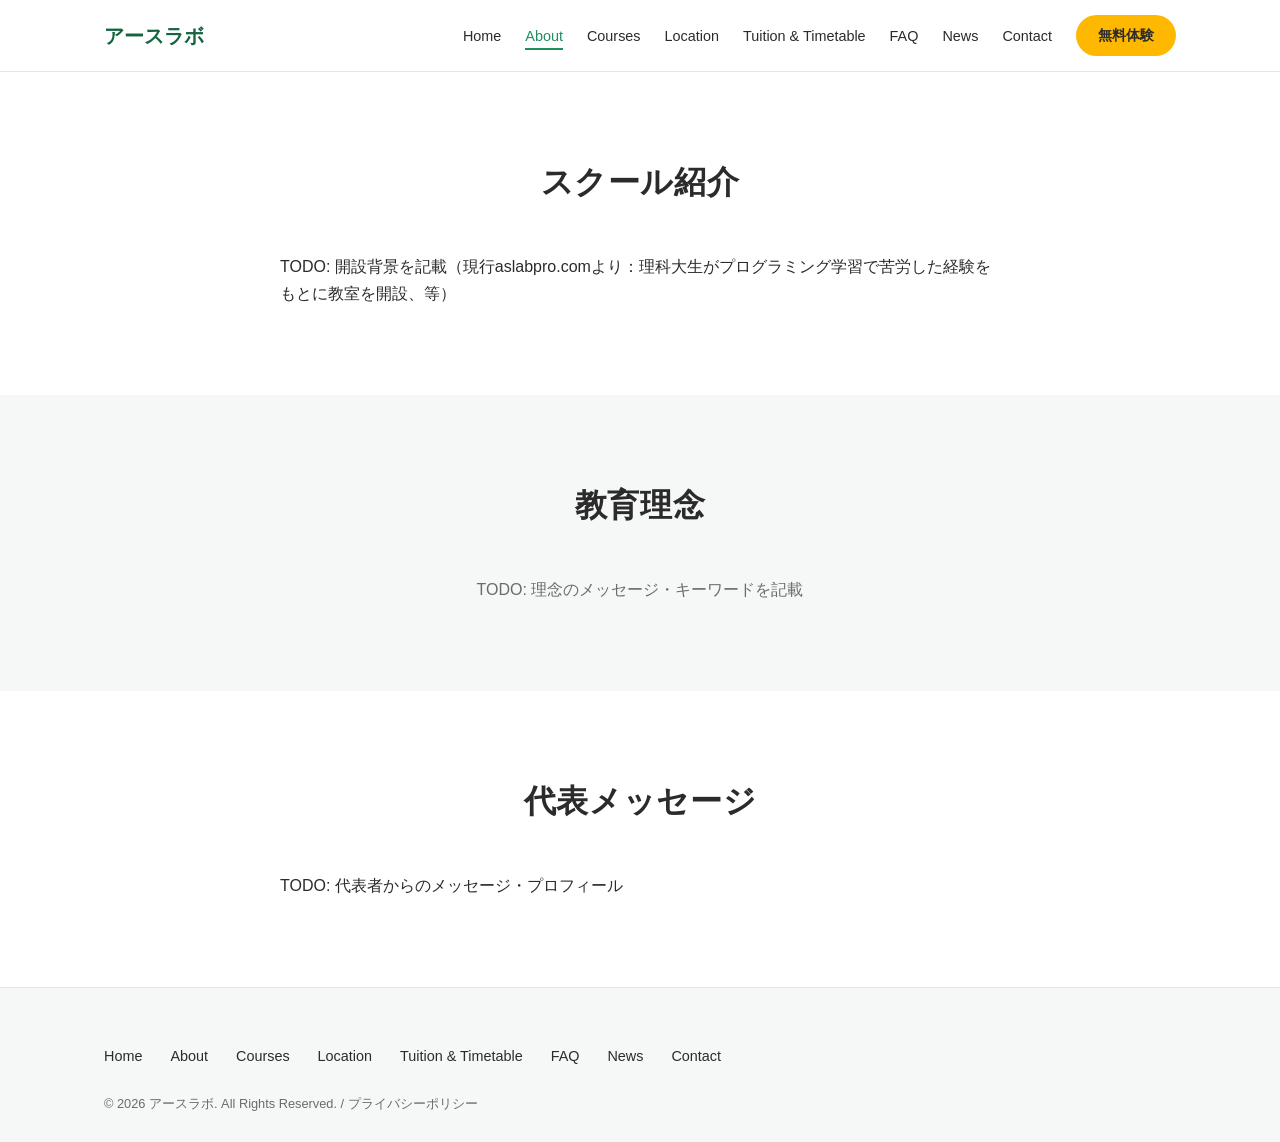
==== about.html @ 57e7b93c "初回コミット: アースラボ ホームページ リニューアル版 プレーンHTML/CSS/JSによる静的サイトの初期構成一式。  Co-Authored-By: Claude Opus 5 <noreply" ====
<!DOCTYPE html>
<html lang="ja">
<head>
  <meta charset="UTF-8" />
  <meta name="viewport" content="width=device-width, initial-scale=1.0" />
  <title>About（スクール紹介）｜アースラボ</title>
  <meta name="description" content="アースラボの開設背景・教育理念・代表メッセージ。" />
  <link rel="stylesheet" href="css/reset.css" />
  <link rel="stylesheet" href="css/style.css" />
</head>
<body>
  <header class="site-header">
    <div class="container">
      <a href="index.html" class="site-logo">アースラボ</a>
      <button class="nav-toggle" aria-label="メニューを開く" aria-expanded="false">
        <span></span><span></span><span></span>
      </button>
      <ul class="site-nav" role="list">
        <li><a href="index.html">Home</a></li>
        <li><a href="about.html" aria-current="page">About</a></li>
        <li><a href="courses.html">Courses</a></li>
        <li><a href="locations.html">Location</a></li>
        <li><a href="tuition.html">Tuition & Timetable</a></li>
        <li><a href="faq.html">FAQ</a></li>
        <li><a href="news.html">News</a></li>
        <li><a href="contact.html">Contact</a></li>
      </ul>
      <a href="contact.html" class="button button--sm header-cta">無料体験</a>
    </div>
  </header>

  <main>
    <section class="section">
      <div class="container">
        <h1 class="section-title">スクール紹介</h1>
        <p style="max-width:720px;margin-inline:auto;">
          TODO: 開設背景を記載（現行aslabpro.comより：理科大生がプログラミング学習で苦労した経験をもとに教室を開設、等）
        </p>
      </div>
    </section>

    <section class="section section--alt">
      <div class="container">
        <h2 class="section-title">教育理念</h2>
        <p style="max-width:720px;margin-inline:auto;text-align:center;color:var(--color-text-light);">
          TODO: 理念のメッセージ・キーワードを記載
        </p>
      </div>
    </section>

    <section class="section">
      <div class="container">
        <h2 class="section-title">代表メッセージ</h2>
        <p style="max-width:720px;margin-inline:auto;">TODO: 代表者からのメッセージ・プロフィール</p>
      </div>
    </section>
  </main>
  <footer class="site-footer">
    <div class="container">
      <nav aria-label="フッターナビゲーション">
        <a href="index.html">Home</a>
      <a href="about.html">About</a>
      <a href="courses.html">Courses</a>
      <a href="locations.html">Location</a>
      <a href="tuition.html">Tuition & Timetable</a>
      <a href="faq.html">FAQ</a>
      <a href="news.html">News</a>
      <a href="contact.html">Contact</a>
      </nav>
      <small>&copy; 2026 アースラボ. All Rights Reserved. / <a href="#">プライバシーポリシー</a></small>
      <!-- TODO: Mojang社・Microsoft社とは無関係である旨の免責事項を記載（現行aslabpro.comを踏襲） -->
    </div>
  </footer>

  <script src="js/main.js"></script>
</body>
</html>
---- css/style.css ----
/* ==========================================================================
   アースラボ 共通スタイル
   TODO: ブランドカラー・フォント・実際の画像に合わせて調整すること
   ========================================================================== */

:root {
  /* Colors（仮） */
  --color-primary: #1e8f5e;
  --color-primary-dark: #14653f;
  --color-primary-tint: #e9f4ee;
  --color-accent: #ffb800;
  --color-accent-dark: #e0a000;
  --color-text: #2b2b2b;
  --color-text-light: #6b6b6b;
  --color-bg: #ffffff;
  --color-bg-alt: #f5f8f6;
  --color-border: #e2e6e4;

  /* Type */
  --font-base: "Hiragino Kaku Gothic ProN", "Hiragino Sans", "Noto Sans JP", sans-serif;
  --font-en: "Helvetica Neue", Arial, sans-serif;

  /* Layout */
  --max-width: 1120px;
  --header-height: 72px;
  --radius: 12px;
  --radius-lg: 20px;
  --shadow: 0 4px 20px rgba(0, 0, 0, 0.06);
  --shadow-lg: 0 12px 36px rgba(20, 101, 63, 0.1);
}

body {
  font-family: var(--font-base);
  color: var(--color-text);
  background: var(--color-bg);
}

h1, h2, h3, h4 {
  line-height: 1.4;
  letter-spacing: 0.02em;
}

.container {
  max-width: var(--max-width);
  margin-inline: auto;
  padding-inline: 24px;
}

/* --- Buttons ---------------------------------------------------------- */
.button {
  display: inline-flex;
  align-items: center;
  justify-content: center;
  gap: 8px;
  padding: 15px 34px;
  border-radius: 999px;
  background: var(--color-accent);
  color: var(--color-text);
  font-weight: 700;
  line-height: 1.4;
  box-shadow: 0 6px 16px rgba(255, 184, 0, 0.3);
  transition: transform 0.15s ease, box-shadow 0.15s ease, background 0.15s ease;
}

.button:hover {
  background: var(--color-accent-dark);
  transform: translateY(-2px);
  box-shadow: 0 10px 22px rgba(255, 184, 0, 0.35);
}

.button--outline {
  background: transparent;
  border: 2px solid #fff;
  color: #fff;
  box-shadow: none;
}

.button--outline:hover {
  background: #fff;
  color: var(--color-primary-dark);
  box-shadow: none;
}

/* 白背景の上で使う線ボタン */
.button--ghost {
  background: #fff;
  border: 2px solid var(--color-primary);
  color: var(--color-primary-dark);
  box-shadow: none;
}

.button--ghost:hover {
  background: var(--color-primary-tint);
  box-shadow: none;
}

.button--sm {
  padding: 10px 22px;
  font-size: 0.9rem;
  box-shadow: none;
}

/* テキストリンク（→付き） */
.link-more {
  display: inline-flex;
  align-items: center;
  gap: 6px;
  font-weight: 700;
  color: var(--color-primary-dark);
  border-bottom: 2px solid var(--color-primary-tint);
  padding-bottom: 2px;
  transition: border-color 0.15s ease, gap 0.15s ease;
}

.link-more:hover {
  border-color: var(--color-primary);
  gap: 12px;
}

.text-center {
  text-align: center;
}

/* --- Header / Nav --------------------------------------------------- */
.site-header {
  position: sticky;
  top: 0;
  z-index: 100;
  height: var(--header-height);
  display: flex;
  align-items: center;
  background: rgba(255, 255, 255, 0.94);
  backdrop-filter: blur(8px);
  border-bottom: 1px solid var(--color-border);
}

.site-header .container {
  display: flex;
  align-items: center;
  gap: 24px;
  width: 100%;
}

.site-logo {
  font-weight: 700;
  font-size: 1.25rem;
  color: var(--color-primary-dark);
  margin-right: auto;
}

.site-nav {
  display: flex;
  gap: 24px;
}

.site-nav a {
  position: relative;
  font-size: 0.9rem;
  font-weight: 500;
  white-space: nowrap;
}

.site-nav a::after {
  content: "";
  position: absolute;
  left: 0;
  right: 0;
  bottom: -6px;
  height: 2px;
  background: var(--color-primary);
  transform: scaleX(0);
  transition: transform 0.2s ease;
}

.site-nav a:hover::after,
.site-nav a[aria-current="page"]::after {
  transform: scaleX(1);
}

.site-nav a[aria-current="page"] {
  color: var(--color-primary);
}

.header-cta {
  white-space: nowrap;
}

.nav-toggle {
  display: none;
  flex-direction: column;
  gap: 5px;
  padding: 8px;
}

.nav-toggle span {
  width: 24px;
  height: 2px;
  background: var(--color-text);
  transition: transform 0.2s ease, opacity 0.2s ease;
}

.nav-toggle[aria-expanded="true"] span:nth-child(1) {
  transform: translateY(7px) rotate(45deg);
}

.nav-toggle[aria-expanded="true"] span:nth-child(2) {
  opacity: 0;
}

.nav-toggle[aria-expanded="true"] span:nth-child(3) {
  transform: translateY(-7px) rotate(-45deg);
}

@media (max-width: 1040px) {
  .header-cta {
    display: none;
  }
}

@media (max-width: 860px) {
  .site-nav {
    position: fixed;
    top: var(--header-height);
    left: 0;
    right: 0;
    background: var(--color-bg);
    flex-direction: column;
    gap: 0;
    max-height: 0;
    overflow: hidden;
    border-bottom: 1px solid var(--color-border);
    transition: max-height 0.25s ease;
  }

  .site-nav.is-open {
    max-height: 480px;
  }

  .site-nav a {
    display: block;
    padding: 14px 24px;
    border-top: 1px solid var(--color-border);
  }

  .site-nav a::after {
    display: none;
  }

  .nav-toggle {
    display: flex;
  }
}

/* --- Hero ------------------------------------------------------------ */
.hero {
  position: relative;
  overflow: hidden;
  padding: 72px 0 88px;
  background:
    radial-gradient(circle at 85% 15%, rgba(255, 184, 0, 0.12), transparent 45%),
    linear-gradient(160deg, var(--color-primary-tint), var(--color-bg) 65%);
}

/* 背景のブロック格子（マイクラのモチーフ） */
.hero::before {
  content: "";
  position: absolute;
  inset: 0;
  background-image:
    linear-gradient(rgba(30, 143, 94, 0.06) 1px, transparent 1px),
    linear-gradient(90deg, rgba(30, 143, 94, 0.06) 1px, transparent 1px);
  background-size: 48px 48px;
  pointer-events: none;
}

.hero .container {
  position: relative;
  display: grid;
  grid-template-columns: 1.15fr 1fr;
  align-items: center;
  gap: 48px;
}

.hero__badge {
  display: inline-block;
  padding: 6px 16px;
  border-radius: 999px;
  background: #fff;
  border: 1px solid var(--color-primary-tint);
  color: var(--color-primary-dark);
  font-size: 0.82rem;
  font-weight: 700;
  margin-bottom: 20px;
  box-shadow: var(--shadow);
}

.hero h1 {
  font-size: clamp(1.7rem, 3vw, 2.6rem);
  line-height: 1.4;
  margin-bottom: 20px;
}

.hero h1 .marker {
  background: linear-gradient(transparent 62%, rgba(255, 184, 0, 0.45) 62%);
}

.hero__lead {
  color: var(--color-text-light);
  max-width: 34em;
  margin-bottom: 32px;
}

.hero__actions {
  display: flex;
  flex-wrap: wrap;
  gap: 16px;
}

.hero__note {
  margin-top: 20px;
  font-size: 0.85rem;
  color: var(--color-text-light);
}

.hero__visual {
  border-radius: var(--radius-lg);
  overflow: hidden;
  box-shadow: var(--shadow-lg);
}

.hero__visual img {
  width: 100%;
}

@media (max-width: 860px) {
  .hero {
    padding: 48px 0 64px;
  }

  .hero .container {
    grid-template-columns: 1fr;
    gap: 36px;
  }

  .hero__actions .button {
    flex: 1 1 100%;
  }
}

/* --- Section generic --------------------------------------------------- */
.section {
  padding: 88px 0;
}

.section--alt {
  background: var(--color-bg-alt);
}

.section-head {
  text-align: center;
  margin-bottom: 52px;
}

.section-head__en {
  font-family: var(--font-en);
  font-size: 0.8rem;
  font-weight: 700;
  letter-spacing: 0.18em;
  text-transform: uppercase;
  color: var(--color-primary);
  margin-bottom: 6px;
}

.section-head__ja {
  font-size: clamp(1.5rem, 3vw, 2.1rem);
}

.section-head__lead {
  margin-top: 16px;
  color: var(--color-text-light);
}

/* 旧マークアップ互換 */
.section-title {
  text-align: center;
  font-size: clamp(1.4rem, 3vw, 2rem);
  margin-bottom: 48px;
}

/* --- Features (craft-plus.jp 参考) -------------------------------------- */
.feature-grid {
  display: grid;
  grid-template-columns: repeat(2, 1fr);
  gap: 28px;
}

.feature-card {
  position: relative;
  overflow: hidden;
  background: var(--color-bg);
  border: 1px solid var(--color-border);
  border-radius: var(--radius-lg);
  padding: 40px 36px 36px;
  box-shadow: var(--shadow);
  transition: transform 0.2s ease, box-shadow 0.2s ease;
}

.feature-card:hover {
  transform: translateY(-4px);
  box-shadow: var(--shadow-lg);
}

/* 背景に大きく敷く連番 */
.feature-card .feature-number {
  position: absolute;
  top: -18px;
  right: 12px;
  font-family: var(--font-en);
  font-size: 6rem;
  font-weight: 700;
  line-height: 1;
  color: var(--color-primary-tint);
  pointer-events: none;
}

.feature-card__icon {
  display: grid;
  place-items: center;
  width: 56px;
  height: 56px;
  border-radius: 14px;
  background: var(--color-primary-tint);
  color: var(--color-primary-dark);
  font-size: 1.9rem;
  margin-bottom: 18px;
}

.feature-card h3 {
  position: relative;
  font-size: 1.2rem;
  margin-bottom: 12px;
}

.feature-card p {
  position: relative;
  color: var(--color-text-light);
  font-size: 0.94rem;
}

@media (max-width: 720px) {
  .feature-grid {
    grid-template-columns: 1fr;
    gap: 20px;
  }

  .feature-card {
    padding: 32px 24px 28px;
  }
}

/* --- 教育方針 ------------------------------------------------------------ */
.policy-message {
  max-width: 720px;
  margin: 0 auto 48px;
  text-align: center;
  font-size: clamp(1.05rem, 2vw, 1.3rem);
  font-weight: 700;
  line-height: 1.9;
}

.policy-grid {
  display: grid;
  grid-template-columns: repeat(4, 1fr);
  gap: 20px;
}

.policy-item {
  background: #fff;
  border-radius: var(--radius);
  padding: 28px 20px;
  border: 1px solid var(--color-border);
}

.policy-item__label {
  font-family: var(--font-en);
  font-size: 0.72rem;
  letter-spacing: 0.16em;
  text-transform: uppercase;
  color: var(--color-primary);
  margin-bottom: 8px;
}

.policy-item h3 {
  font-size: 1.15rem;
  margin-bottom: 10px;
}

.policy-item p {
  font-size: 0.88rem;
  color: var(--color-text-light);
}

@media (max-width: 860px) {
  .policy-grid {
    grid-template-columns: repeat(2, 1fr);
  }
}

@media (max-width: 480px) {
  .policy-grid {
    grid-template-columns: 1fr;
  }
}

/* --- Cards / Locations / Courses ---------------------------------------- */
.card-grid {
  display: grid;
  grid-template-columns: repeat(auto-fit, minmax(280px, 1fr));
  gap: 28px;
}

.card {
  display: flex;
  flex-direction: column;
  border: 1px solid var(--color-border);
  border-radius: var(--radius-lg);
  overflow: hidden;
  background: var(--color-bg);
  box-shadow: var(--shadow);
  transition: transform 0.2s ease, box-shadow 0.2s ease;
}

.card:hover {
  transform: translateY(-4px);
  box-shadow: var(--shadow-lg);
}

.card img {
  aspect-ratio: 16 / 9;
  object-fit: cover;
  width: 100%;
}

.card-body {
  padding: 24px;
  display: flex;
  flex-direction: column;
  gap: 10px;
  flex: 1;
}

.card-body h3 {
  font-size: 1.15rem;
}

.card-body p {
  color: var(--color-text-light);
  font-size: 0.94rem;
}

.tag-list {
  display: flex;
  flex-wrap: wrap;
  gap: 8px;
}

.tag {
  display: inline-block;
  padding: 4px 12px;
  border-radius: 999px;
  background: var(--color-primary-tint);
  color: var(--color-primary-dark);
  font-size: 0.78rem;
  font-weight: 700;
}

/* --- 教室案内 ------------------------------------------------------------ */
.location-grid {
  display: grid;
  grid-template-columns: repeat(auto-fit, minmax(260px, 1fr));
  gap: 20px;
}

.location-card {
  display: block;
  background: #fff;
  border: 1px solid var(--color-border);
  border-left: 4px solid var(--color-primary);
  border-radius: var(--radius);
  padding: 24px;
  transition: transform 0.2s ease, box-shadow 0.2s ease;
}

.location-card:hover {
  transform: translateY(-3px);
  box-shadow: var(--shadow);
}

.location-card h3 {
  font-size: 1.1rem;
  margin-bottom: 8px;
}

.location-card p {
  font-size: 0.88rem;
  color: var(--color-text-light);
}

.location-card .station {
  display: inline-block;
  margin-top: 12px;
  font-size: 0.8rem;
  font-weight: 700;
  color: var(--color-primary-dark);
}

/* --- お知らせ ------------------------------------------------------------ */
.news-list {
  max-width: 800px;
  margin-inline: auto;
  border-top: 1px solid var(--color-border);
}

.news-item {
  border-bottom: 1px solid var(--color-border);
}

.news-item a {
  display: grid;
  grid-template-columns: 8em 7em 1fr;
  align-items: center;
  gap: 16px;
  padding: 20px 8px;
  transition: background 0.15s ease;
}

.news-item a:hover {
  background: var(--color-bg-alt);
}

.news-item time {
  font-family: var(--font-en);
  font-size: 0.88rem;
  color: var(--color-text-light);
}

.news-item .tag {
  justify-self: start;
}

.news-item .news-title {
  font-size: 0.96rem;
}

@media (max-width: 640px) {
  .news-item a {
    grid-template-columns: auto 1fr;
    row-gap: 8px;
  }

  .news-item .news-title {
    grid-column: 1 / -1;
  }
}

/* --- CTA ---------------------------------------------------------------- */
.cta {
  position: relative;
  overflow: hidden;
  text-align: center;
  padding: 80px 0;
  background: linear-gradient(135deg, var(--color-primary), var(--color-primary-dark));
  color: #fff;
}

.cta::before {
  content: "";
  position: absolute;
  inset: 0;
  background-image:
    linear-gradient(rgba(255, 255, 255, 0.06) 1px, transparent 1px),
    linear-gradient(90deg, rgba(255, 255, 255, 0.06) 1px, transparent 1px);
  background-size: 48px 48px;
}

.cta .container {
  position: relative;
}

.cta h2 {
  font-size: clamp(1.5rem, 3vw, 2.1rem);
  margin-bottom: 12px;
}

.cta__lead {
  margin-bottom: 32px;
  color: rgba(255, 255, 255, 0.88);
}

.cta__actions {
  display: flex;
  flex-wrap: wrap;
  gap: 16px;
  justify-content: center;
}

.cta__tel {
  margin-top: 28px;
  font-size: 0.9rem;
  color: rgba(255, 255, 255, 0.88);
}

.cta__tel strong {
  display: block;
  font-family: var(--font-en);
  font-size: 1.6rem;
  letter-spacing: 0.04em;
}

/* --- Footer --------------------------------------------------------------- */
.site-footer {
  padding: 56px 0 28px;
  background: var(--color-bg-alt);
  border-top: 1px solid var(--color-border);
}

.site-footer nav {
  display: flex;
  flex-wrap: wrap;
  gap: 16px 28px;
  margin-bottom: 24px;
  font-size: 0.9rem;
}

.site-footer nav a:hover {
  color: var(--color-primary);
}

.site-footer small {
  display: block;
  color: var(--color-text-light);
  font-size: 0.8rem;
}

.site-footer .disclaimer {
  margin-top: 12px;
  line-height: 1.7;
}
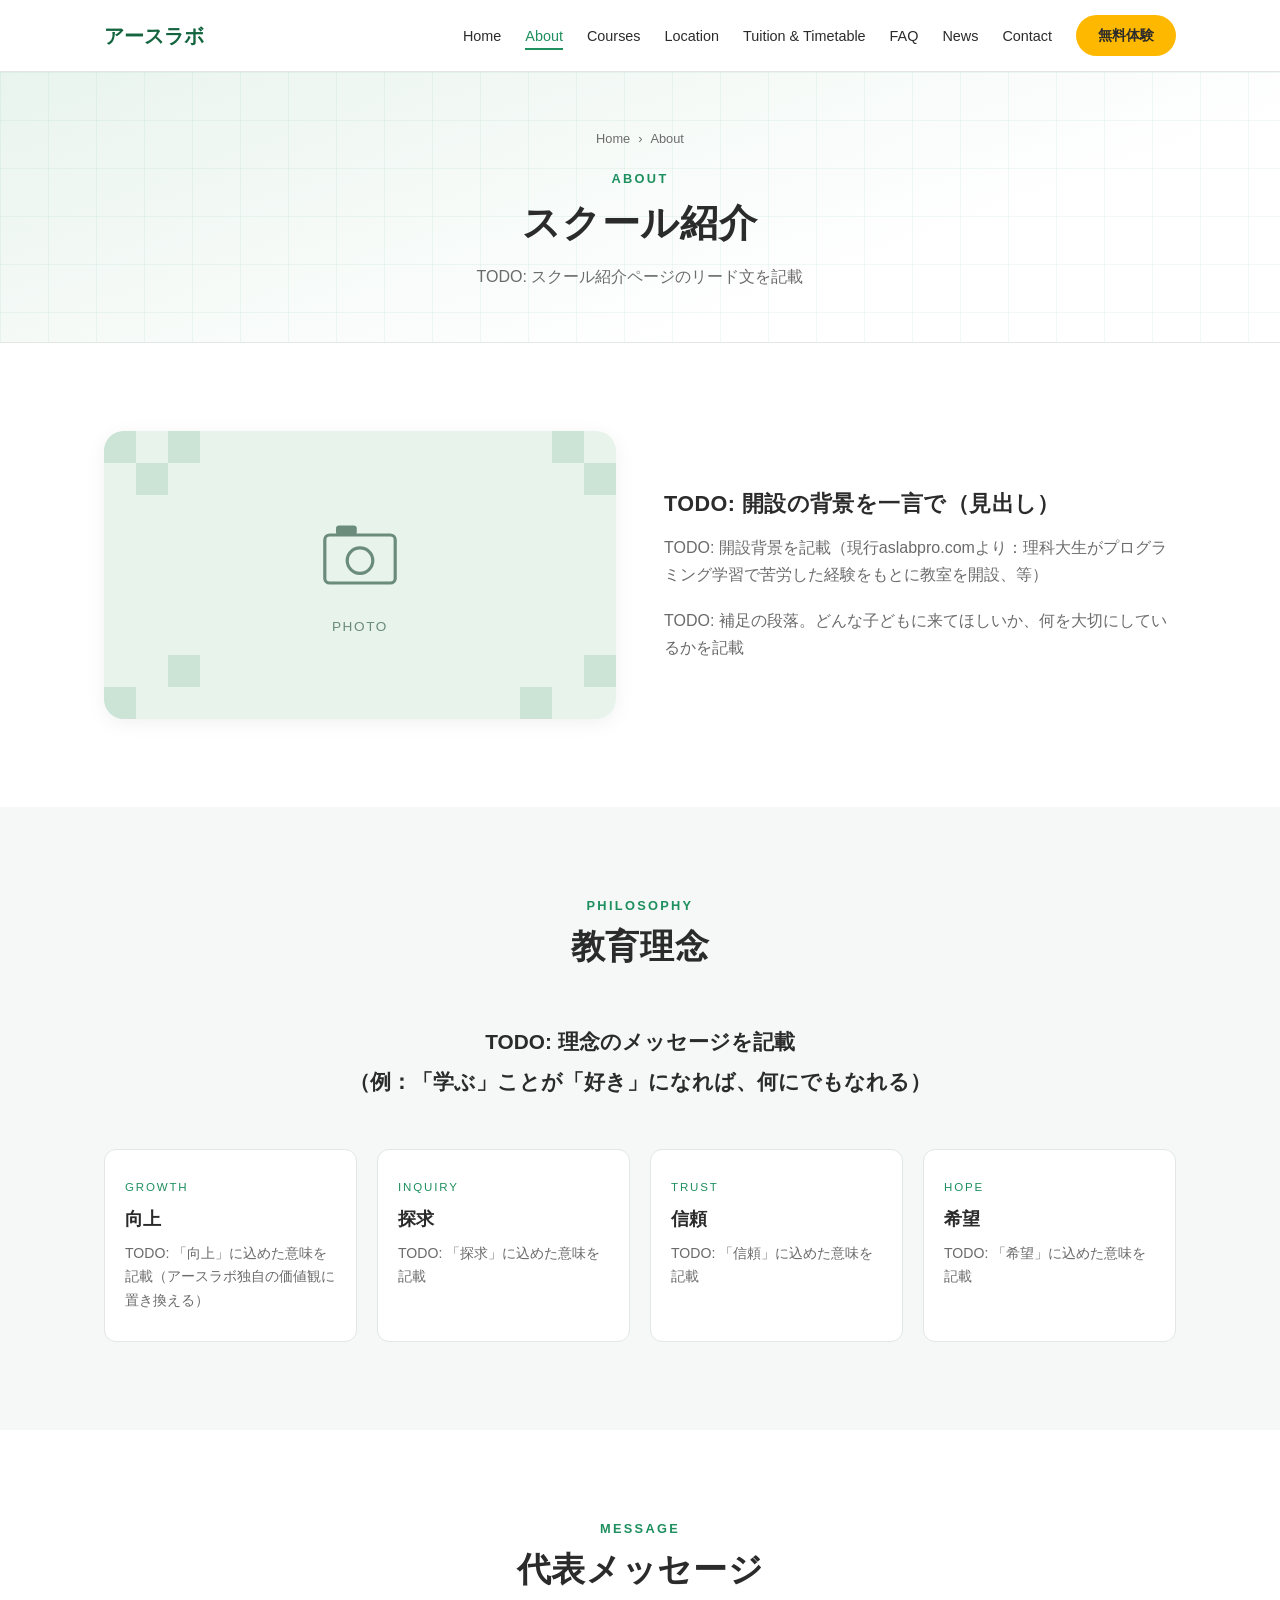
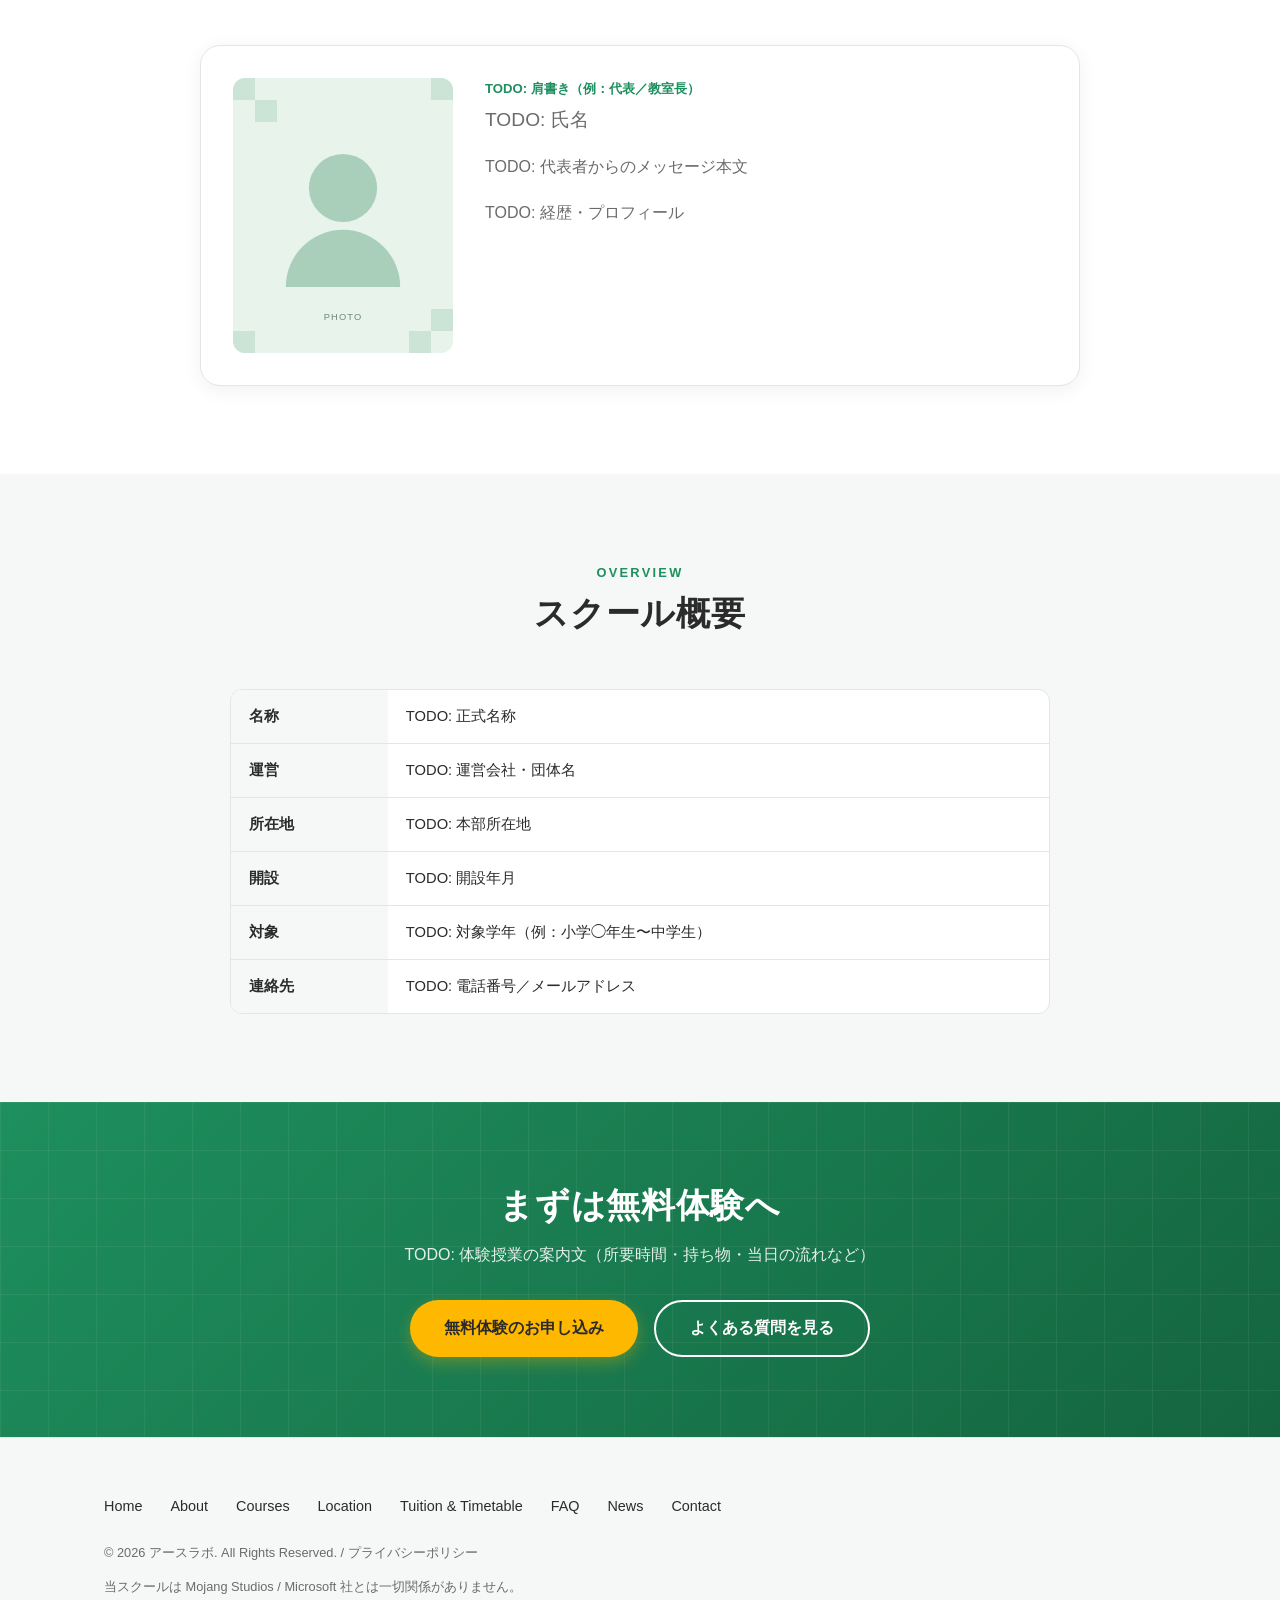
==== commit f6002962: "下層ページレイアウト整備" ====
--- a/about.html
+++ b/about.html
@@ -30,45 +30,141 @@
   </header>
 
   <main>
+    <section class="page-hero">
+      <div class="container">
+        <ol class="breadcrumb" role="list">
+          <li><a href="index.html">Home</a></li>
+          <li>About</li>
+        </ol>
+        <p class="page-hero__en">About</p>
+        <h1>スクール紹介</h1>
+        <p class="page-hero__lead">TODO: スクール紹介ページのリード文を記載</p>
+      </div>
+    </section>
+
     <section class="section">
       <div class="container">
-        <h1 class="section-title">スクール紹介</h1>
-        <p style="max-width:720px;margin-inline:auto;">
-          TODO: 開設背景を記載（現行aslabpro.comより：理科大生がプログラミング学習で苦労した経験をもとに教室を開設、等）
-        </p>
+        <div class="media-row">
+          <div class="media-row__figure">
+            <!-- TODO: 教室・授業風景の写真に差し替える -->
+            <img src="images/about/school-placeholder.svg" alt="" />
+          </div>
+          <div>
+            <h3>TODO: 開設の背景を一言で（見出し）</h3>
+            <p>TODO: 開設背景を記載（現行aslabpro.comより：理科大生がプログラミング学習で苦労した経験をもとに教室を開設、等）</p>
+            <p>TODO: 補足の段落。どんな子どもに来てほしいか、何を大切にしているかを記載</p>
+          </div>
+        </div>
       </div>
     </section>
 
     <section class="section section--alt">
       <div class="container">
-        <h2 class="section-title">教育理念</h2>
-        <p style="max-width:720px;margin-inline:auto;text-align:center;color:var(--color-text-light);">
-          TODO: 理念のメッセージ・キーワードを記載
+        <div class="section-head">
+          <p class="section-head__en">Philosophy</p>
+          <h2 class="section-head__ja">教育理念</h2>
+        </div>
+        <p class="policy-message">
+          TODO: 理念のメッセージを記載<br />
+          （例：「学ぶ」ことが「好き」になれば、何にでもなれる）
         </p>
+        <div class="policy-grid">
+          <div class="policy-item">
+            <p class="policy-item__label">Growth</p>
+            <h3>向上</h3>
+            <p>TODO: 「向上」に込めた意味を記載（アースラボ独自の価値観に置き換える）</p>
+          </div>
+          <div class="policy-item">
+            <p class="policy-item__label">Inquiry</p>
+            <h3>探求</h3>
+            <p>TODO: 「探求」に込めた意味を記載</p>
+          </div>
+          <div class="policy-item">
+            <p class="policy-item__label">Trust</p>
+            <h3>信頼</h3>
+            <p>TODO: 「信頼」に込めた意味を記載</p>
+          </div>
+          <div class="policy-item">
+            <p class="policy-item__label">Hope</p>
+            <h3>希望</h3>
+            <p>TODO: 「希望」に込めた意味を記載</p>
+          </div>
+        </div>
       </div>
     </section>
 
     <section class="section">
       <div class="container">
-        <h2 class="section-title">代表メッセージ</h2>
-        <p style="max-width:720px;margin-inline:auto;">TODO: 代表者からのメッセージ・プロフィール</p>
+        <div class="section-head">
+          <p class="section-head__en">Message</p>
+          <h2 class="section-head__ja">代表メッセージ</h2>
+        </div>
+        <div class="profile-card">
+          <div>
+            <!-- TODO: 代表者の顔写真に差し替える -->
+            <img src="images/about/person-placeholder.svg" alt="" />
+          </div>
+          <div>
+            <p class="profile-card__role">TODO: 肩書き（例：代表／教室長）</p>
+            <p class="profile-card__name">TODO: 氏名</p>
+            <p>TODO: 代表者からのメッセージ本文</p>
+            <p style="margin-top:1.2em;">TODO: 経歴・プロフィール</p>
+          </div>
+        </div>
+      </div>
+    </section>
+
+    <section class="section section--alt">
+      <div class="container">
+        <div class="section-head">
+          <p class="section-head__en">Overview</p>
+          <h2 class="section-head__ja">スクール概要</h2>
+        </div>
+        <div class="table-wrap" style="max-width:820px;margin-inline:auto;">
+          <table class="data-table">
+            <tbody>
+              <tr><th>名称</th><td>TODO: 正式名称</td></tr>
+              <tr><th>運営</th><td>TODO: 運営会社・団体名</td></tr>
+              <tr><th>所在地</th><td>TODO: 本部所在地</td></tr>
+              <tr><th>開設</th><td>TODO: 開設年月</td></tr>
+              <tr><th>対象</th><td>TODO: 対象学年（例：小学◯年生〜中学生）</td></tr>
+              <tr><th>連絡先</th><td>TODO: 電話番号／メールアドレス</td></tr>
+            </tbody>
+          </table>
+        </div>
+        <p class="table-hint">← 横にスクロールできます</p>
+      </div>
+    </section>
+
+    <section class="cta">
+      <div class="container">
+        <h2>まずは無料体験へ</h2>
+        <p class="cta__lead">TODO: 体験授業の案内文（所要時間・持ち物・当日の流れなど）</p>
+        <div class="cta__actions">
+          <a href="contact.html" class="button">無料体験のお申し込み</a>
+          <a href="faq.html" class="button button--outline">よくある質問を見る</a>
+        </div>
       </div>
     </section>
   </main>
+
   <footer class="site-footer">
     <div class="container">
       <nav aria-label="フッターナビゲーション">
         <a href="index.html">Home</a>
-      <a href="about.html">About</a>
-      <a href="courses.html">Courses</a>
-      <a href="locations.html">Location</a>
-      <a href="tuition.html">Tuition & Timetable</a>
-      <a href="faq.html">FAQ</a>
-      <a href="news.html">News</a>
-      <a href="contact.html">Contact</a>
+        <a href="about.html">About</a>
+        <a href="courses.html">Courses</a>
+        <a href="locations.html">Location</a>
+        <a href="tuition.html">Tuition & Timetable</a>
+        <a href="faq.html">FAQ</a>
+        <a href="news.html">News</a>
+        <a href="contact.html">Contact</a>
       </nav>
       <small>&copy; 2026 アースラボ. All Rights Reserved. / <a href="#">プライバシーポリシー</a></small>
-      <!-- TODO: Mojang社・Microsoft社とは無関係である旨の免責事項を記載（現行aslabpro.comを踏襲） -->
+      <small class="disclaimer">
+        <!-- TODO: 正式な文面を現行aslabpro.comに合わせて確定する -->
+        当スクールは Mojang Studios / Microsoft 社とは一切関係がありません。
+      </small>
     </div>
   </footer>
 
--- a/css/style.css
+++ b/css/style.css
@@ -481,7 +481,8 @@
   border: 1px solid var(--color-border);
 }
 
-.policy-item__label {
+/* ブロック名で修飾しているのは、`.policy-item p` に確実に勝たせるため */
+.policy-item .policy-item__label {
   font-family: var(--font-en);
   font-size: 0.72rem;
   letter-spacing: 0.16em;
@@ -746,3 +747,732 @@
   margin-top: 12px;
   line-height: 1.7;
 }
+
+/* ==========================================================================
+   下層ページ用コンポーネント
+   ========================================================================== */
+
+/* --- ページ見出し帯 -------------------------------------------------- */
+.page-hero {
+  position: relative;
+  overflow: hidden;
+  padding: 56px 0 52px;
+  background: linear-gradient(160deg, var(--color-primary-tint), var(--color-bg) 70%);
+  border-bottom: 1px solid var(--color-border);
+}
+
+.page-hero::before {
+  content: "";
+  position: absolute;
+  inset: 0;
+  background-image:
+    linear-gradient(rgba(30, 143, 94, 0.06) 1px, transparent 1px),
+    linear-gradient(90deg, rgba(30, 143, 94, 0.06) 1px, transparent 1px);
+  background-size: 48px 48px;
+  pointer-events: none;
+}
+
+.page-hero .container {
+  position: relative;
+  text-align: center;
+}
+
+.page-hero__en {
+  font-family: var(--font-en);
+  font-size: 0.8rem;
+  font-weight: 700;
+  letter-spacing: 0.18em;
+  text-transform: uppercase;
+  color: var(--color-primary);
+  margin-bottom: 6px;
+}
+
+.page-hero h1 {
+  font-size: clamp(1.6rem, 3.4vw, 2.4rem);
+}
+
+.page-hero__lead {
+  margin-top: 14px;
+  color: var(--color-text-light);
+}
+
+.breadcrumb {
+  display: flex;
+  flex-wrap: wrap;
+  justify-content: center;
+  gap: 8px;
+  margin-bottom: 18px;
+  font-size: 0.8rem;
+  color: var(--color-text-light);
+}
+
+.breadcrumb li + li::before {
+  content: "›";
+  margin-right: 8px;
+}
+
+.breadcrumb a:hover {
+  color: var(--color-primary);
+}
+
+/* --- 本文まわり ------------------------------------------------------ */
+.prose {
+  max-width: 760px;
+  margin-inline: auto;
+}
+
+.prose p + p {
+  margin-top: 1.3em;
+}
+
+.prose h3 {
+  margin: 2em 0 0.8em;
+  font-size: 1.25rem;
+}
+
+.note {
+  max-width: 820px;
+  margin: 36px auto 0;
+  padding: 20px 24px;
+  background: var(--color-primary-tint);
+  border-radius: var(--radius);
+  font-size: 0.88rem;
+  color: var(--color-text-light);
+}
+
+.note strong {
+  display: block;
+  margin-bottom: 6px;
+  color: var(--color-text);
+}
+
+/* --- 画像＋テキストの交互レイアウト ----------------------------------- */
+.media-row {
+  display: grid;
+  grid-template-columns: 1fr 1fr;
+  gap: 48px;
+  align-items: center;
+}
+
+.media-row + .media-row {
+  margin-top: 64px;
+}
+
+.media-row__figure img {
+  width: 100%;
+  border-radius: var(--radius-lg);
+  box-shadow: var(--shadow);
+}
+
+.media-row h3 {
+  font-size: 1.35rem;
+  margin-bottom: 14px;
+}
+
+.media-row p {
+  color: var(--color-text-light);
+}
+
+.media-row p + p {
+  margin-top: 1.2em;
+}
+
+.media-row--reverse .media-row__figure {
+  order: 2;
+}
+
+@media (max-width: 860px) {
+  .media-row {
+    grid-template-columns: 1fr;
+    gap: 28px;
+  }
+
+  .media-row--reverse .media-row__figure {
+    order: 0;
+  }
+}
+
+/* --- 代表プロフィール ------------------------------------------------ */
+.profile-card {
+  display: grid;
+  grid-template-columns: 220px 1fr;
+  gap: 32px;
+  align-items: start;
+  max-width: 880px;
+  margin-inline: auto;
+  padding: 32px;
+  background: #fff;
+  border: 1px solid var(--color-border);
+  border-radius: var(--radius-lg);
+  box-shadow: var(--shadow);
+}
+
+.profile-card img {
+  width: 100%;
+  border-radius: var(--radius);
+}
+
+/* ブロック名で修飾しているのは、`.profile-card p` に確実に勝たせるため */
+.profile-card .profile-card__role {
+  font-size: 0.82rem;
+  font-weight: 700;
+  color: var(--color-primary);
+  margin-bottom: 4px;
+}
+
+.profile-card .profile-card__name {
+  font-size: 1.2rem;
+  margin-bottom: 16px;
+}
+
+.profile-card p {
+  color: var(--color-text-light);
+}
+
+@media (max-width: 640px) {
+  .profile-card {
+    grid-template-columns: 1fr;
+    gap: 24px;
+    padding: 24px;
+  }
+}
+
+/* --- 指導の流れ（ステップ） ------------------------------------------- */
+.step-list {
+  display: grid;
+  gap: 20px;
+  max-width: 820px;
+  margin-inline: auto;
+}
+
+.step-item {
+  position: relative;
+  display: grid;
+  grid-template-columns: 56px 1fr;
+  gap: 20px;
+  align-items: start;
+  padding: 24px 28px;
+  background: #fff;
+  border: 1px solid var(--color-border);
+  border-radius: var(--radius);
+}
+
+/* ステップ間をつなぐ縦線 */
+.step-item:not(:last-child)::after {
+  content: "";
+  position: absolute;
+  left: 55px;
+  bottom: -20px;
+  width: 2px;
+  height: 20px;
+  background: var(--color-primary-tint);
+}
+
+/* ブロック名で修飾しているのは、`.step-item p` に確実に勝たせるため */
+.step-item .step-item__num {
+  display: grid;
+  place-items: center;
+  width: 56px;
+  height: 56px;
+  border-radius: 50%;
+  background: var(--color-primary);
+  color: #fff;
+  font-family: var(--font-en);
+  font-weight: 700;
+  font-size: 1.15rem;
+}
+
+.step-item h3 {
+  font-size: 1.1rem;
+  margin: 12px 0 8px;
+}
+
+.step-item p {
+  color: var(--color-text-light);
+  font-size: 0.94rem;
+}
+
+@media (max-width: 560px) {
+  .step-item {
+    grid-template-columns: 44px 1fr;
+    gap: 16px;
+    padding: 20px;
+  }
+
+  .step-item .step-item__num {
+    width: 44px;
+    height: 44px;
+    font-size: 1rem;
+  }
+
+  .step-item:not(:last-child)::after {
+    left: 41px;
+  }
+
+  .step-item h3 {
+    margin-top: 8px;
+  }
+}
+
+/* --- 料金プラン ------------------------------------------------------- */
+.price-grid {
+  display: grid;
+  grid-template-columns: repeat(auto-fit, minmax(260px, 1fr));
+  gap: 24px;
+}
+
+.price-card {
+  display: flex;
+  flex-direction: column;
+  padding: 36px 28px 32px;
+  background: #fff;
+  border: 1px solid var(--color-border);
+  border-radius: var(--radius-lg);
+  box-shadow: var(--shadow);
+  text-align: center;
+}
+
+.price-card--featured {
+  position: relative;
+  border-color: var(--color-primary);
+  box-shadow: var(--shadow-lg);
+}
+
+.price-card--featured::before {
+  content: "おすすめ";
+  position: absolute;
+  top: -13px;
+  left: 50%;
+  transform: translateX(-50%);
+  padding: 4px 18px;
+  border-radius: 999px;
+  background: var(--color-primary);
+  color: #fff;
+  font-size: 0.75rem;
+  font-weight: 700;
+}
+
+.price-card__name {
+  font-size: 1.15rem;
+  margin-bottom: 4px;
+}
+
+.price-card__target {
+  font-size: 0.85rem;
+  color: var(--color-text-light);
+  margin-bottom: 18px;
+}
+
+.price-card__price {
+  font-family: var(--font-en);
+  font-size: 2.1rem;
+  font-weight: 700;
+  line-height: 1.2;
+  color: var(--color-primary-dark);
+}
+
+.price-card__price span {
+  font-family: var(--font-base);
+  font-size: 0.85rem;
+  font-weight: 400;
+  color: var(--color-text-light);
+}
+
+.price-card__list {
+  display: grid;
+  gap: 10px;
+  margin-top: 22px;
+  padding-top: 22px;
+  border-top: 1px solid var(--color-border);
+  text-align: left;
+  font-size: 0.9rem;
+  color: var(--color-text-light);
+}
+
+.price-card__list li {
+  position: relative;
+  padding-left: 24px;
+}
+
+.price-card__list li::before {
+  content: "✓";
+  position: absolute;
+  left: 0;
+  color: var(--color-primary);
+  font-weight: 700;
+}
+
+/* --- 表（時間割・料金内訳） -------------------------------------------- */
+.table-wrap {
+  overflow-x: auto;
+  border: 1px solid var(--color-border);
+  border-radius: var(--radius);
+  background: #fff;
+}
+
+.data-table {
+  min-width: 620px;
+  font-size: 0.92rem;
+}
+
+.data-table th,
+.data-table td {
+  padding: 14px 18px;
+  text-align: left;
+  border-bottom: 1px solid var(--color-border);
+}
+
+.data-table thead th {
+  background: var(--color-primary-tint);
+  color: var(--color-primary-dark);
+  font-weight: 700;
+  white-space: nowrap;
+}
+
+.data-table tbody th {
+  background: var(--color-bg-alt);
+  font-weight: 700;
+  white-space: nowrap;
+}
+
+.data-table tbody tr:last-child th,
+.data-table tbody tr:last-child td {
+  border-bottom: 0;
+}
+
+.table-hint {
+  margin-top: 10px;
+  font-size: 0.8rem;
+  color: var(--color-text-light);
+}
+
+@media (min-width: 861px) {
+  .table-hint {
+    display: none;
+  }
+}
+
+/* --- FAQ（アコーディオン） -------------------------------------------- */
+.faq-list {
+  display: grid;
+  gap: 16px;
+  max-width: 820px;
+  margin-inline: auto;
+}
+
+.faq-item {
+  background: #fff;
+  border: 1px solid var(--color-border);
+  border-radius: var(--radius);
+  overflow: hidden;
+}
+
+.faq-item summary {
+  display: flex;
+  align-items: flex-start;
+  gap: 14px;
+  padding: 20px 24px;
+  font-weight: 700;
+  cursor: pointer;
+  list-style: none;
+}
+
+.faq-item summary::-webkit-details-marker {
+  display: none;
+}
+
+.faq-item summary::before {
+  content: "Q";
+  flex: 0 0 auto;
+  display: grid;
+  place-items: center;
+  width: 28px;
+  height: 28px;
+  border-radius: 8px;
+  background: var(--color-primary);
+  color: #fff;
+  font-family: var(--font-en);
+  font-size: 0.9rem;
+}
+
+/* 開閉を示すシェブロン */
+.faq-item summary::after {
+  content: "";
+  flex: 0 0 auto;
+  width: 9px;
+  height: 9px;
+  margin: 6px 0 0 auto;
+  border-right: 2px solid var(--color-primary);
+  border-bottom: 2px solid var(--color-primary);
+  transform: rotate(45deg);
+  transition: transform 0.2s ease;
+}
+
+.faq-item[open] summary::after {
+  transform: rotate(-135deg);
+}
+
+.faq-item summary:hover {
+  background: var(--color-bg-alt);
+}
+
+.faq-answer {
+  display: flex;
+  gap: 14px;
+  padding: 0 24px 22px;
+  color: var(--color-text-light);
+  font-size: 0.94rem;
+}
+
+.faq-answer::before {
+  content: "A";
+  flex: 0 0 auto;
+  display: grid;
+  place-items: center;
+  width: 28px;
+  height: 28px;
+  border-radius: 8px;
+  background: var(--color-accent);
+  color: var(--color-text);
+  font-family: var(--font-en);
+  font-size: 0.9rem;
+  font-weight: 700;
+}
+
+/* --- 教室詳細 --------------------------------------------------------- */
+.location-detail {
+  background: #fff;
+  border: 1px solid var(--color-border);
+  border-radius: var(--radius-lg);
+  overflow: hidden;
+  box-shadow: var(--shadow);
+}
+
+.location-detail + .location-detail {
+  margin-top: 40px;
+}
+
+.location-detail__top {
+  display: grid;
+  grid-template-columns: 40% 1fr;
+}
+
+.location-detail__top img {
+  width: 100%;
+  height: 100%;
+  min-height: 240px;
+  object-fit: cover;
+}
+
+.location-detail__body {
+  padding: 28px 32px;
+}
+
+.location-detail__body h2 {
+  font-size: 1.35rem;
+  margin-bottom: 18px;
+}
+
+.map-embed {
+  border-top: 1px solid var(--color-border);
+}
+
+.map-embed img {
+  width: 100%;
+  aspect-ratio: 32 / 6;
+  object-fit: cover;
+}
+
+.info-list {
+  display: grid;
+  grid-template-columns: 6em 1fr;
+  gap: 10px 16px;
+  font-size: 0.92rem;
+}
+
+.info-list dt {
+  font-weight: 700;
+  color: var(--color-primary-dark);
+}
+
+.info-list dd {
+  color: var(--color-text-light);
+}
+
+@media (max-width: 720px) {
+  .location-detail__top {
+    grid-template-columns: 1fr;
+  }
+
+  .location-detail__top img {
+    min-height: 0;
+    aspect-ratio: 16 / 9;
+  }
+
+  .location-detail__body {
+    padding: 24px;
+  }
+
+  /* 幅が狭いと帯状の地図がつぶれるので高さを確保する */
+  .map-embed img {
+    aspect-ratio: 16 / 9;
+  }
+
+  .info-list {
+    grid-template-columns: 5em 1fr;
+  }
+}
+
+/* --- ページネーション -------------------------------------------------- */
+.pagination {
+  display: flex;
+  justify-content: center;
+  flex-wrap: wrap;
+  gap: 8px;
+  margin-top: 44px;
+}
+
+.pagination a,
+.pagination span {
+  display: grid;
+  place-items: center;
+  min-width: 42px;
+  height: 42px;
+  padding: 0 12px;
+  border: 1px solid var(--color-border);
+  border-radius: 10px;
+  background: #fff;
+  font-size: 0.9rem;
+}
+
+.pagination a:hover {
+  border-color: var(--color-primary);
+  color: var(--color-primary);
+}
+
+.pagination .is-current {
+  background: var(--color-primary);
+  border-color: var(--color-primary);
+  color: #fff;
+  font-weight: 700;
+}
+
+/* --- フォーム ---------------------------------------------------------- */
+.contact-tel {
+  max-width: 640px;
+  margin: 0 auto 48px;
+  padding: 32px;
+  text-align: center;
+  background: #fff;
+  border: 1px solid var(--color-border);
+  border-radius: var(--radius-lg);
+  box-shadow: var(--shadow);
+}
+
+.contact-tel__label {
+  font-size: 0.88rem;
+  color: var(--color-text-light);
+}
+
+.contact-tel__num {
+  font-family: var(--font-en);
+  font-size: clamp(1.7rem, 4vw, 2.2rem);
+  font-weight: 700;
+  letter-spacing: 0.04em;
+  color: var(--color-primary-dark);
+}
+
+.form {
+  display: grid;
+  gap: 22px;
+  max-width: 640px;
+  margin-inline: auto;
+}
+
+.form-field {
+  display: grid;
+  gap: 8px;
+}
+
+.form-label {
+  display: flex;
+  align-items: center;
+  gap: 8px;
+  font-size: 0.92rem;
+  font-weight: 700;
+}
+
+.badge-required,
+.badge-optional {
+  padding: 2px 8px;
+  border-radius: 4px;
+  font-size: 0.7rem;
+  font-weight: 700;
+}
+
+.badge-required {
+  background: var(--color-accent);
+  color: var(--color-text);
+}
+
+.badge-optional {
+  background: var(--color-bg-alt);
+  color: var(--color-text-light);
+}
+
+.form input,
+.form select,
+.form textarea {
+  width: 100%;
+  padding: 13px 14px;
+  background: #fff;
+  border: 1px solid var(--color-border);
+  border-radius: 10px;
+  transition: border-color 0.15s ease, box-shadow 0.15s ease;
+}
+
+.form input:focus,
+.form select:focus,
+.form textarea:focus {
+  outline: none;
+  border-color: var(--color-primary);
+  box-shadow: 0 0 0 3px rgba(30, 143, 94, 0.15);
+}
+
+.form textarea {
+  resize: vertical;
+}
+
+.form-note {
+  font-size: 0.82rem;
+  color: var(--color-text-light);
+}
+
+.form-consent {
+  display: flex;
+  align-items: flex-start;
+  gap: 10px;
+  font-size: 0.9rem;
+}
+
+.form-consent input {
+  width: auto;
+  margin-top: 4px;
+}
+
+.form-actions {
+  margin-top: 8px;
+  text-align: center;
+}
+
+/* 文章の中に混ぜて使うリンク */
+.link-inline {
+  color: var(--color-primary-dark);
+  font-weight: 700;
+  text-decoration: underline;
+  text-underline-offset: 3px;
+}
+
+.link-inline:hover {
+  color: var(--color-primary);
+}
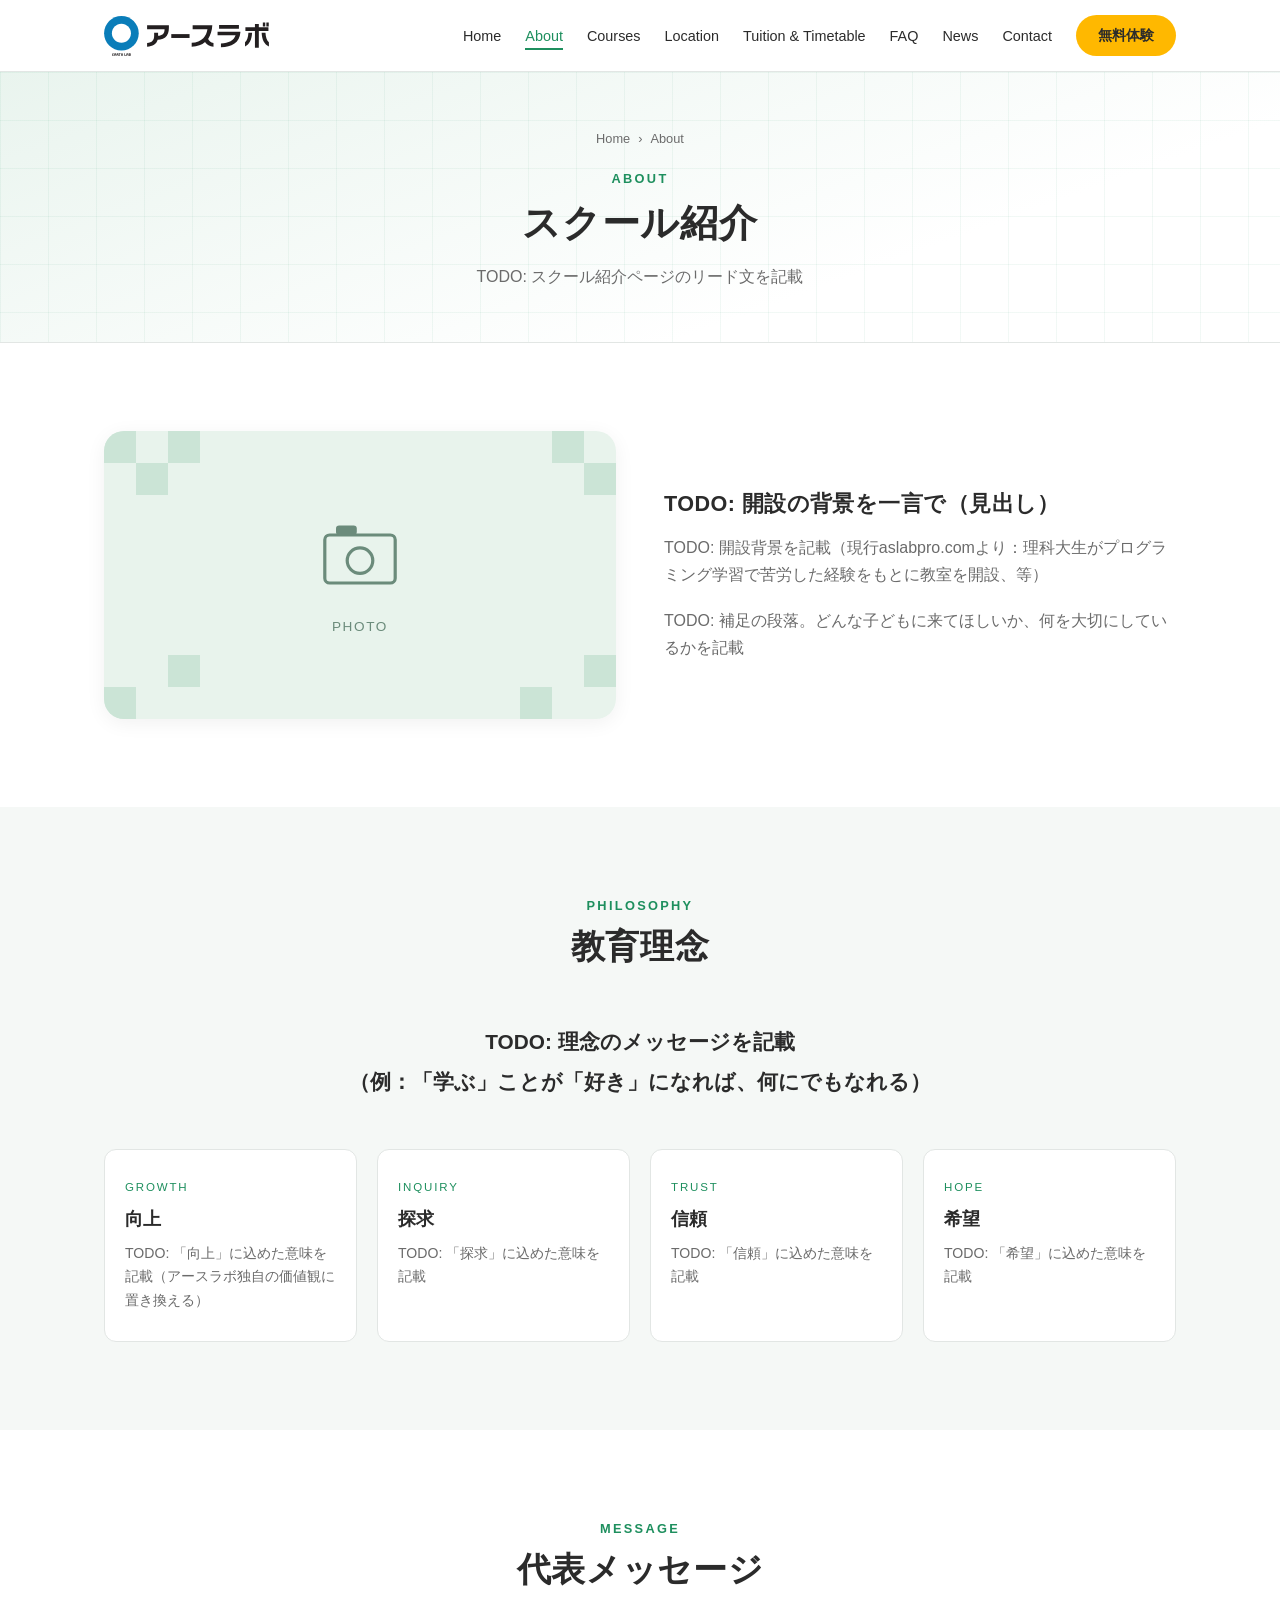
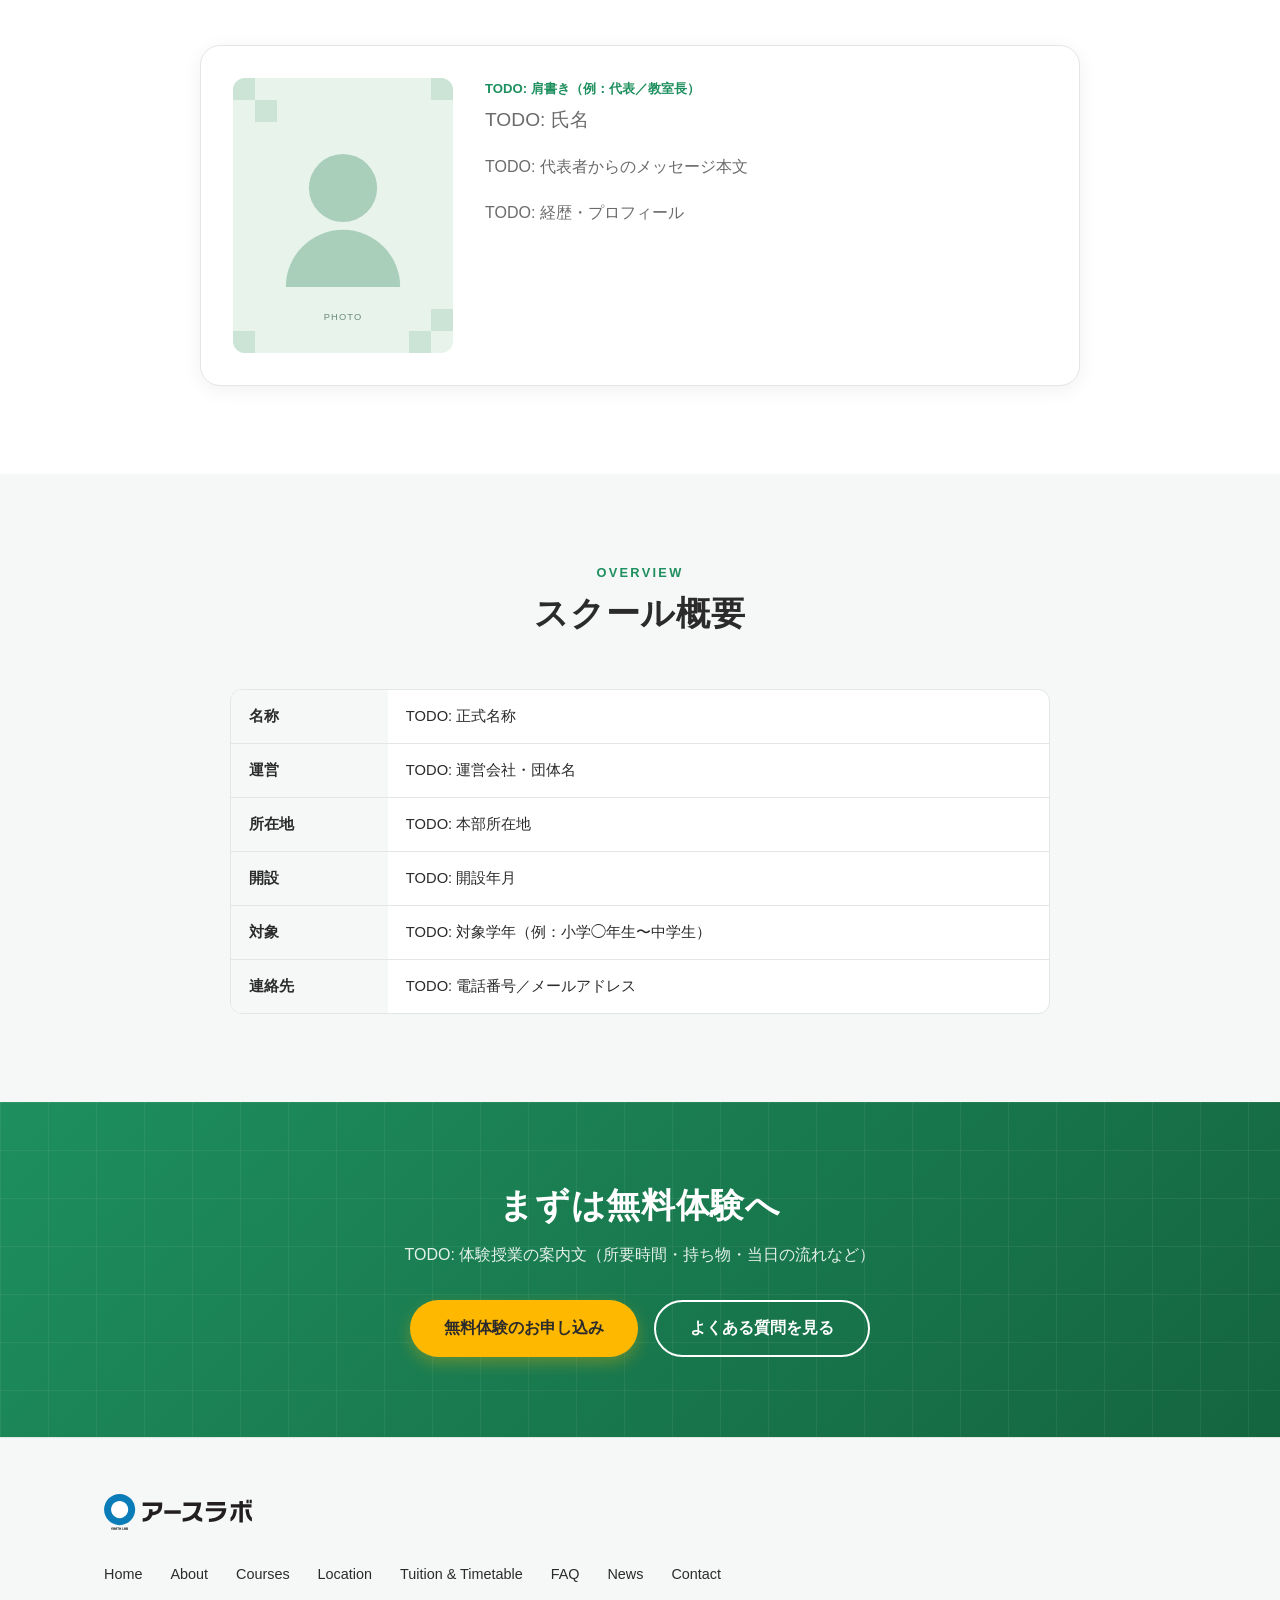
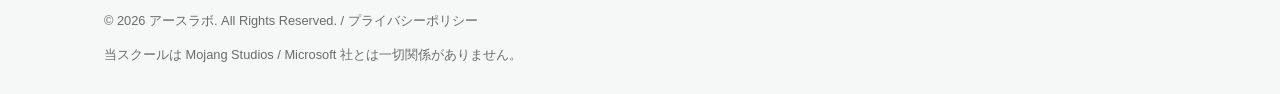
==== commit 97a61337: "ロゴの追加" ====
--- a/about.html
+++ b/about.html
@@ -7,11 +7,13 @@
   <meta name="description" content="アースラボの開設背景・教育理念・代表メッセージ。" />
   <link rel="stylesheet" href="css/reset.css" />
   <link rel="stylesheet" href="css/style.css" />
+  <link rel="icon" href="images/logo/favicon.svg" type="image/svg+xml" />
+  <link rel="apple-touch-icon" href="images/logo/apple-touch-icon.png" />
 </head>
 <body>
   <header class="site-header">
     <div class="container">
-      <a href="index.html" class="site-logo">アースラボ</a>
+      <a href="index.html" class="site-logo"><img src="images/logo/earth-lab-logo.svg" alt="アースラボ" width="725" height="176"></a>
       <button class="nav-toggle" aria-label="メニューを開く" aria-expanded="false">
         <span></span><span></span><span></span>
       </button>
@@ -25,7 +27,7 @@
         <li><a href="news.html">News</a></li>
         <li><a href="contact.html">Contact</a></li>
       </ul>
-      <a href="contact.html" class="button button--sm header-cta">無料体験</a>
+      <a href="contact.html" class="button button--sm header-cta" data-trial-trigger>無料体験</a>
     </div>
   </header>
 
@@ -141,7 +143,7 @@
         <h2>まずは無料体験へ</h2>
         <p class="cta__lead">TODO: 体験授業の案内文（所要時間・持ち物・当日の流れなど）</p>
         <div class="cta__actions">
-          <a href="contact.html" class="button">無料体験のお申し込み</a>
+          <a href="contact.html" class="button" data-trial-trigger>無料体験のお申し込み</a>
           <a href="faq.html" class="button button--outline">よくある質問を見る</a>
         </div>
       </div>
@@ -150,6 +152,7 @@
 
   <footer class="site-footer">
     <div class="container">
+      <a href="index.html" class="footer-logo"><img src="images/logo/earth-lab-logo.svg" alt="アースラボ" width="725" height="176"></a>
       <nav aria-label="フッターナビゲーション">
         <a href="index.html">Home</a>
         <a href="about.html">About</a>
@@ -168,6 +171,7 @@
     </div>
   </footer>
 
+  <script src="js/trial-schools.js"></script>
   <script src="js/main.js"></script>
 </body>
 </html>
--- a/css/style.css
+++ b/css/style.css
@@ -146,6 +146,19 @@
   font-size: 1.25rem;
   color: var(--color-primary-dark);
   margin-right: auto;
+  flex-shrink: 0;
+}
+
+.site-logo img {
+  display: block;
+  width: auto;
+  height: 40px;
+}
+
+@media (max-width: 480px) {
+  .site-logo img {
+    height: 32px;
+  }
 }
 
 .site-nav {
@@ -725,6 +738,17 @@
   border-top: 1px solid var(--color-border);
 }
 
+.footer-logo {
+  display: inline-block;
+  margin-bottom: 24px;
+}
+
+.footer-logo img {
+  display: block;
+  width: auto;
+  height: 36px;
+}
+
 .site-footer nav {
   display: flex;
   flex-wrap: wrap;
@@ -1465,6 +1489,164 @@
   text-align: center;
 }
 
+/* --- 無料体験モーダル（校舎一覧） -------------------------------------- */
+.trial-modal {
+  position: fixed;
+  inset: 0;
+  z-index: 200;
+  display: none;
+  overflow-y: auto;
+  padding: 24px 16px;
+}
+
+.trial-modal.is-open {
+  display: block;
+}
+
+/* モーダル表示中は背面をスクロールさせない */
+body.is-modal-open {
+  overflow: hidden;
+}
+
+.trial-modal__overlay {
+  position: fixed;
+  inset: 0;
+  background: rgba(20, 45, 34, 0.55);
+}
+
+.trial-modal__panel {
+  position: relative;
+  width: min(920px, 100%);
+  margin-inline: auto;
+  padding: 44px 48px 48px;
+  background: #fff;
+  border-radius: var(--radius-lg);
+  box-shadow: 0 24px 60px rgba(0, 0, 0, 0.28);
+  text-align: center;
+}
+
+.trial-modal__close {
+  position: absolute;
+  top: 14px;
+  right: 14px;
+  width: 40px;
+  height: 40px;
+  border-radius: 50%;
+  color: var(--color-text-light);
+  transition: background 0.15s ease, color 0.15s ease;
+}
+
+.trial-modal__close::before,
+.trial-modal__close::after {
+  content: "";
+  position: absolute;
+  top: 50%;
+  left: 50%;
+  width: 18px;
+  height: 2px;
+  background: currentColor;
+}
+
+.trial-modal__close::before {
+  transform: translate(-50%, -50%) rotate(45deg);
+}
+
+.trial-modal__close::after {
+  transform: translate(-50%, -50%) rotate(-45deg);
+}
+
+.trial-modal__close:hover {
+  background: var(--color-bg-alt);
+  color: var(--color-text);
+}
+
+.trial-modal__en {
+  font-family: var(--font-en);
+  font-size: 0.8rem;
+  font-weight: 700;
+  letter-spacing: 0.18em;
+  text-transform: uppercase;
+  color: var(--color-primary);
+  margin-bottom: 6px;
+}
+
+.trial-modal__title {
+  font-size: clamp(1.3rem, 3vw, 1.7rem);
+}
+
+.trial-modal__lead {
+  margin-top: 10px;
+  margin-bottom: 32px;
+  font-size: 0.94rem;
+  color: var(--color-text-light);
+}
+
+.trial-school-grid {
+  display: grid;
+  grid-template-columns: repeat(2, 1fr);
+  gap: 28px 40px;
+  text-align: left;
+}
+
+/* 校舎名：グレーの罫線の上に、左側だけアクセント色の線を重ねる */
+.trial-school__name {
+  position: relative;
+  padding-bottom: 10px;
+  border-bottom: 1px solid var(--color-border);
+  font-size: 1.15rem;
+}
+
+.trial-school__name::after {
+  content: "";
+  position: absolute;
+  left: 0;
+  bottom: -1px;
+  width: 30%;
+  height: 2px;
+  background: var(--color-primary);
+}
+
+.trial-school__button {
+  display: block;
+  margin: 20px auto 0;
+  width: min(340px, 100%);
+  padding: 16px 20px;
+  border-radius: var(--radius);
+  background: var(--color-accent);
+  color: var(--color-text);
+  font-weight: 700;
+  font-size: 0.95rem;
+  text-align: center;
+  box-shadow: 0 6px 16px rgba(255, 184, 0, 0.28);
+  transition: transform 0.15s ease, box-shadow 0.15s ease, background 0.15s ease;
+}
+
+.trial-school__button:hover {
+  background: var(--color-accent-dark);
+  transform: translateY(-2px);
+  box-shadow: 0 10px 22px rgba(255, 184, 0, 0.34);
+}
+
+/* URL未設定の校舎 */
+.trial-school__button.is-disabled {
+  background: var(--color-bg-alt);
+  color: var(--color-text-light);
+  box-shadow: none;
+  cursor: default;
+  transform: none;
+}
+
+@media (max-width: 720px) {
+  .trial-modal__panel {
+    padding: 40px 24px 32px;
+  }
+
+  .trial-school-grid {
+    grid-template-columns: 1fr;
+    gap: 24px;
+  }
+}
+
 /* 文章の中に混ぜて使うリンク */
 .link-inline {
   color: var(--color-primary-dark);
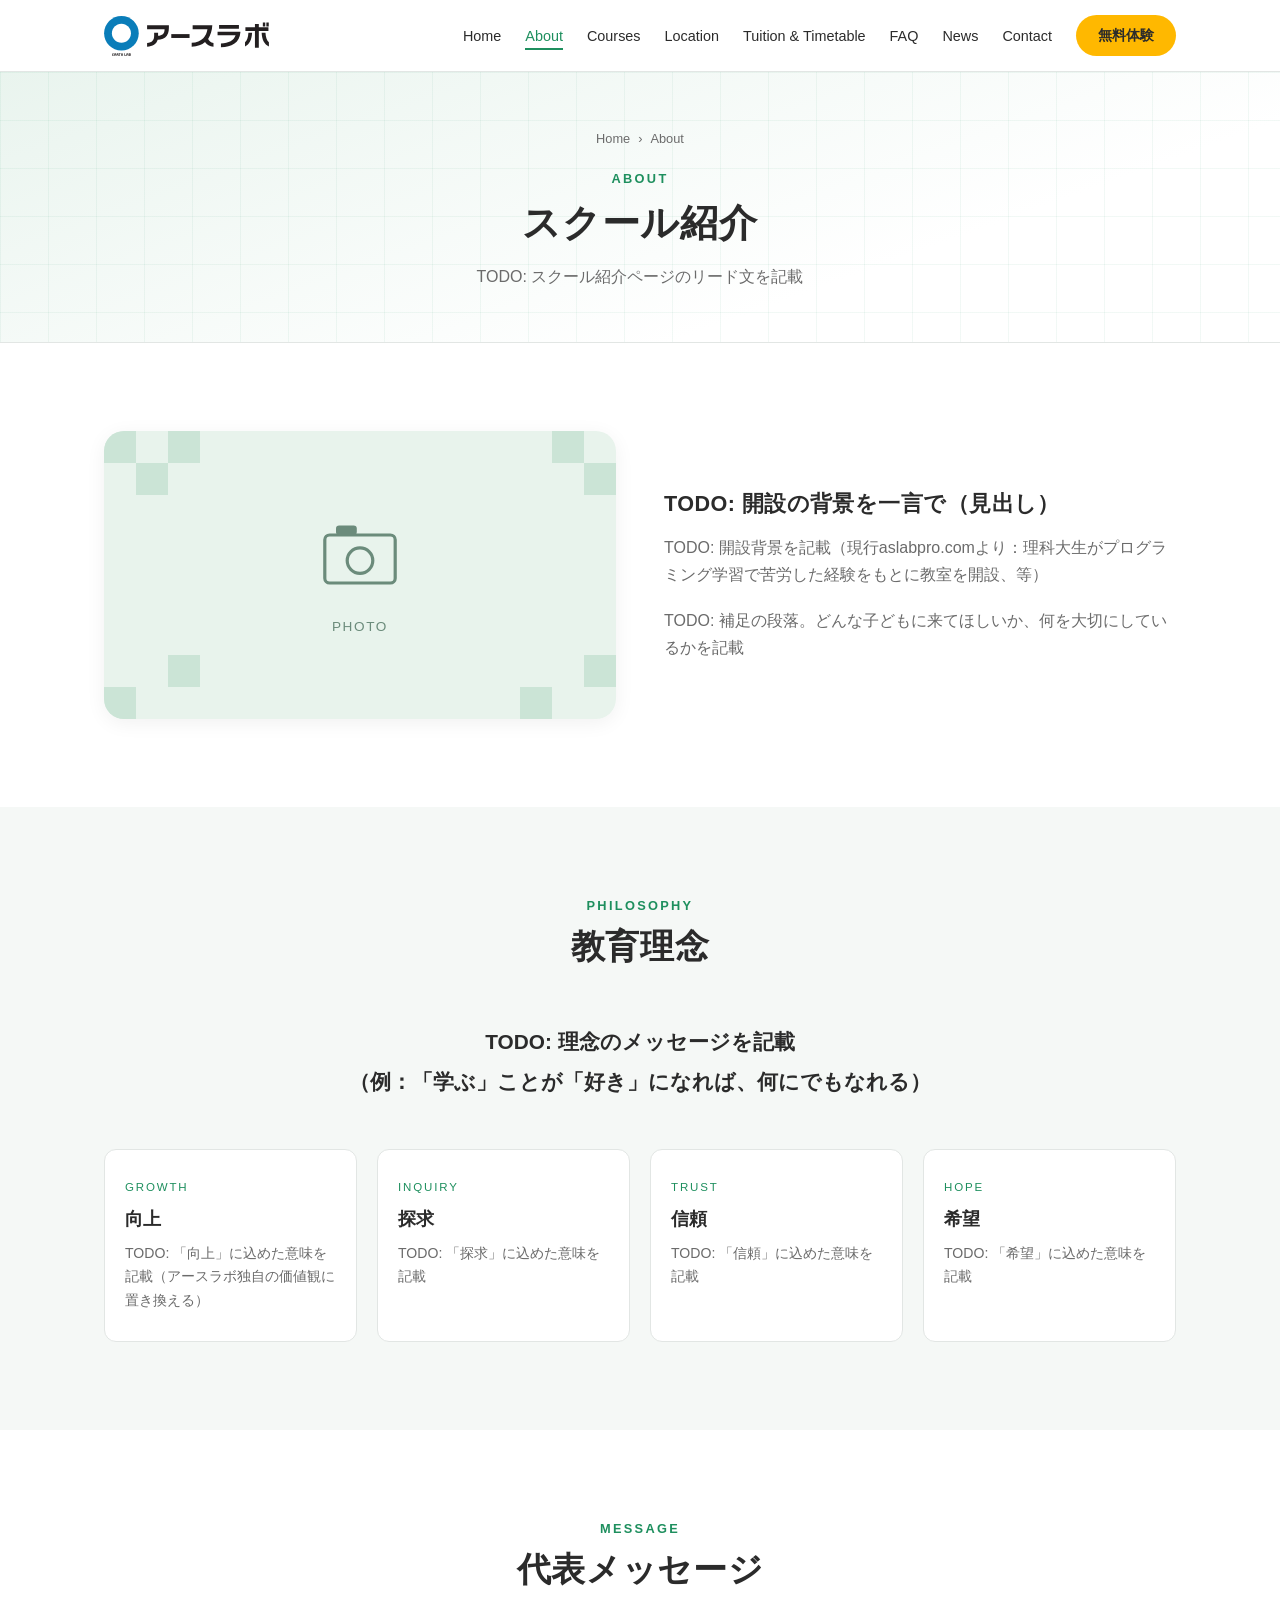
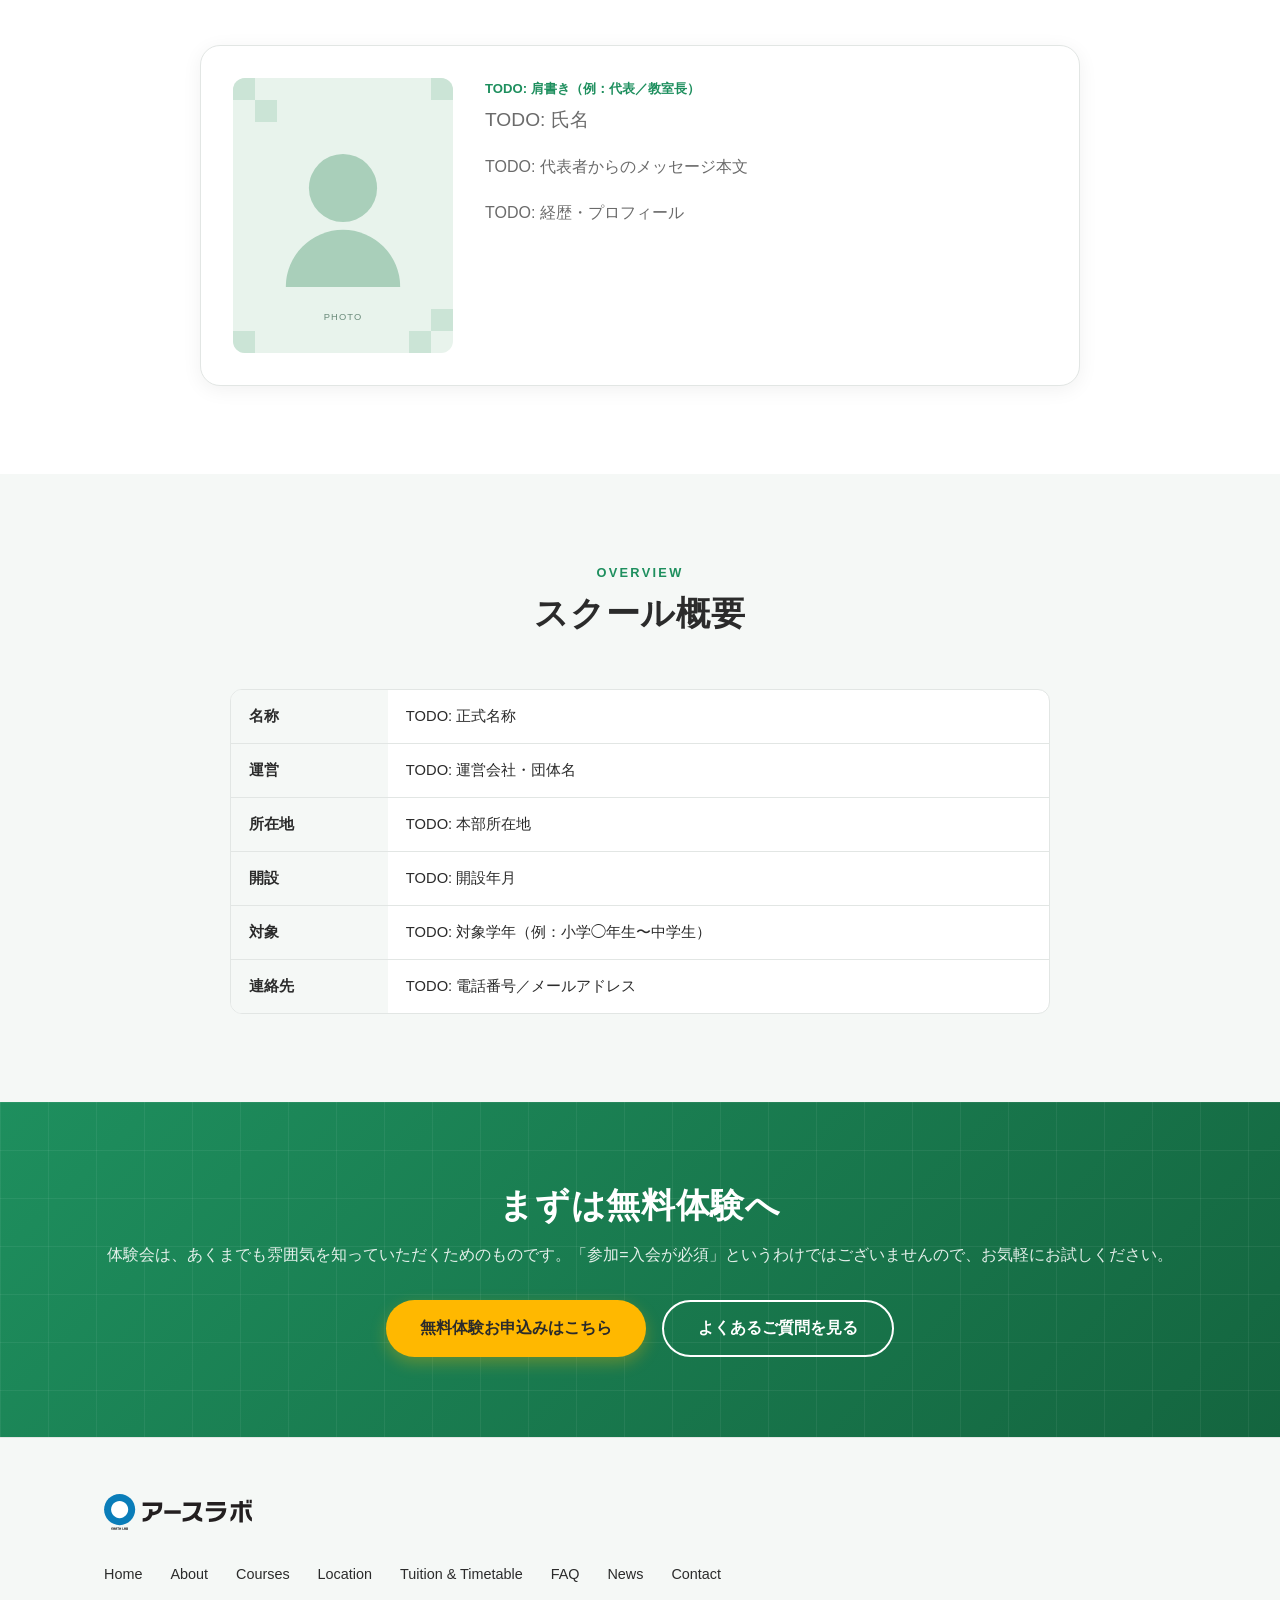
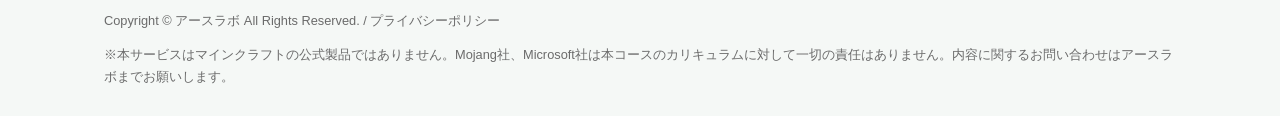
==== commit 1339daf6: "文言の修正・無料体験ページの修正" ====
--- a/about.html
+++ b/about.html
@@ -141,10 +141,10 @@
     <section class="cta">
       <div class="container">
         <h2>まずは無料体験へ</h2>
-        <p class="cta__lead">TODO: 体験授業の案内文（所要時間・持ち物・当日の流れなど）</p>
+        <p class="cta__lead">体験会は、あくまでも雰囲気を知っていただくためのものです。「参加=入会が必須」というわけではございませんので、お気軽にお試しください。</p>
         <div class="cta__actions">
-          <a href="contact.html" class="button" data-trial-trigger>無料体験のお申し込み</a>
-          <a href="faq.html" class="button button--outline">よくある質問を見る</a>
+          <a href="contact.html" class="button" data-trial-trigger>無料体験お申込みはこちら</a>
+          <a href="faq.html" class="button button--outline">よくあるご質問を見る</a>
         </div>
       </div>
     </section>
@@ -163,15 +163,14 @@
         <a href="news.html">News</a>
         <a href="contact.html">Contact</a>
       </nav>
-      <small>&copy; 2026 アースラボ. All Rights Reserved. / <a href="#">プライバシーポリシー</a></small>
+      <small>Copyright &copy; アースラボ All Rights Reserved. / <a href="#">プライバシーポリシー</a></small>
       <small class="disclaimer">
-        <!-- TODO: 正式な文面を現行aslabpro.comに合わせて確定する -->
-        当スクールは Mojang Studios / Microsoft 社とは一切関係がありません。
+        ※本サービスはマインクラフトの公式製品ではありません。Mojang社、Microsoft社は本コースのカリキュラムに対して一切の責任はありません。内容に関するお問い合わせはアースラボまでお願いします。
       </small>
     </div>
   </footer>
 
-  <script src="js/trial-schools.js"></script>
-  <script src="js/main.js"></script>
+  <script src="js/trial-schools.js?v=20260925"></script>
+  <script src="js/main.js?v=20260925"></script>
 </body>
 </html>
--- a/css/style.css
+++ b/css/style.css
@@ -1276,18 +1276,6 @@
   margin-top: 40px;
 }
 
-.location-detail__top {
-  display: grid;
-  grid-template-columns: 40% 1fr;
-}
-
-.location-detail__top img {
-  width: 100%;
-  height: 100%;
-  min-height: 240px;
-  object-fit: cover;
-}
-
 .location-detail__body {
   padding: 28px 32px;
 }
@@ -1324,15 +1312,6 @@
 }
 
 @media (max-width: 720px) {
-  .location-detail__top {
-    grid-template-columns: 1fr;
-  }
-
-  .location-detail__top img {
-    min-height: 0;
-    aspect-ratio: 16 / 9;
-  }
-
   .location-detail__body {
     padding: 24px;
   }
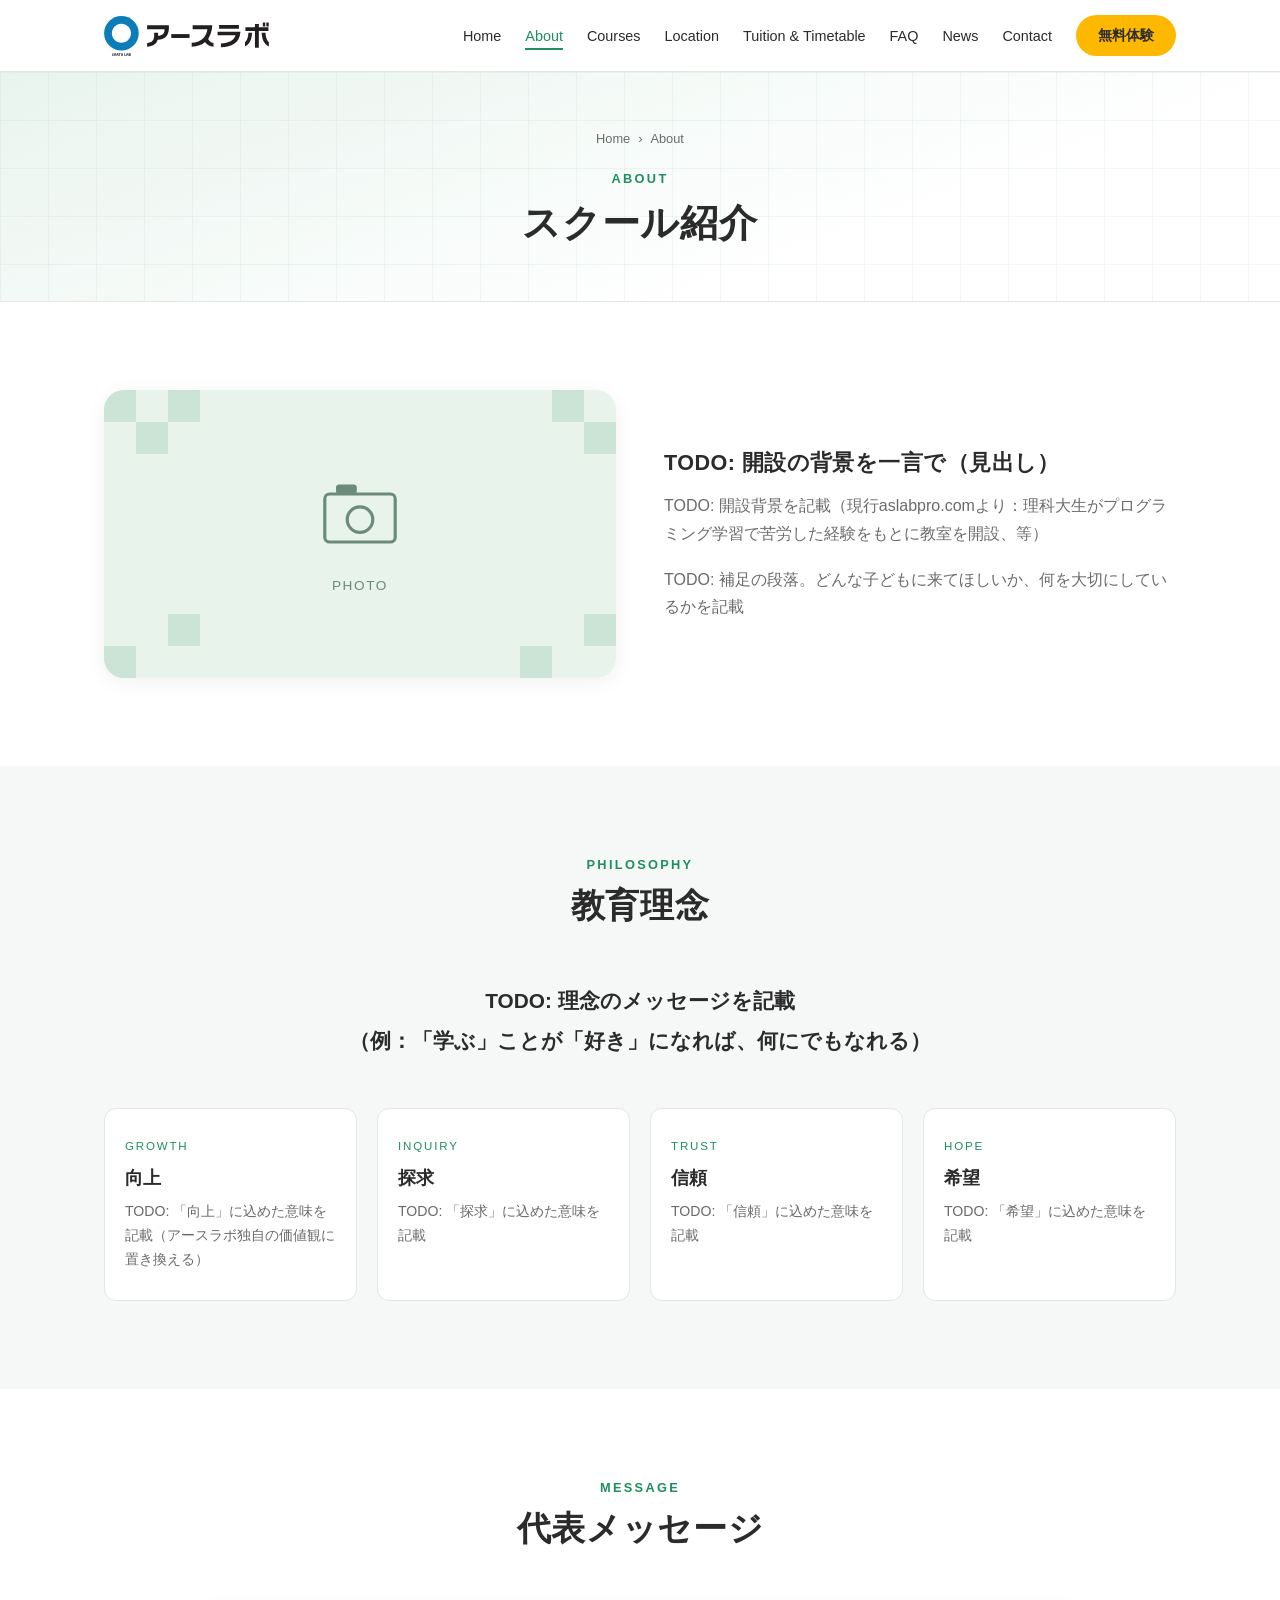
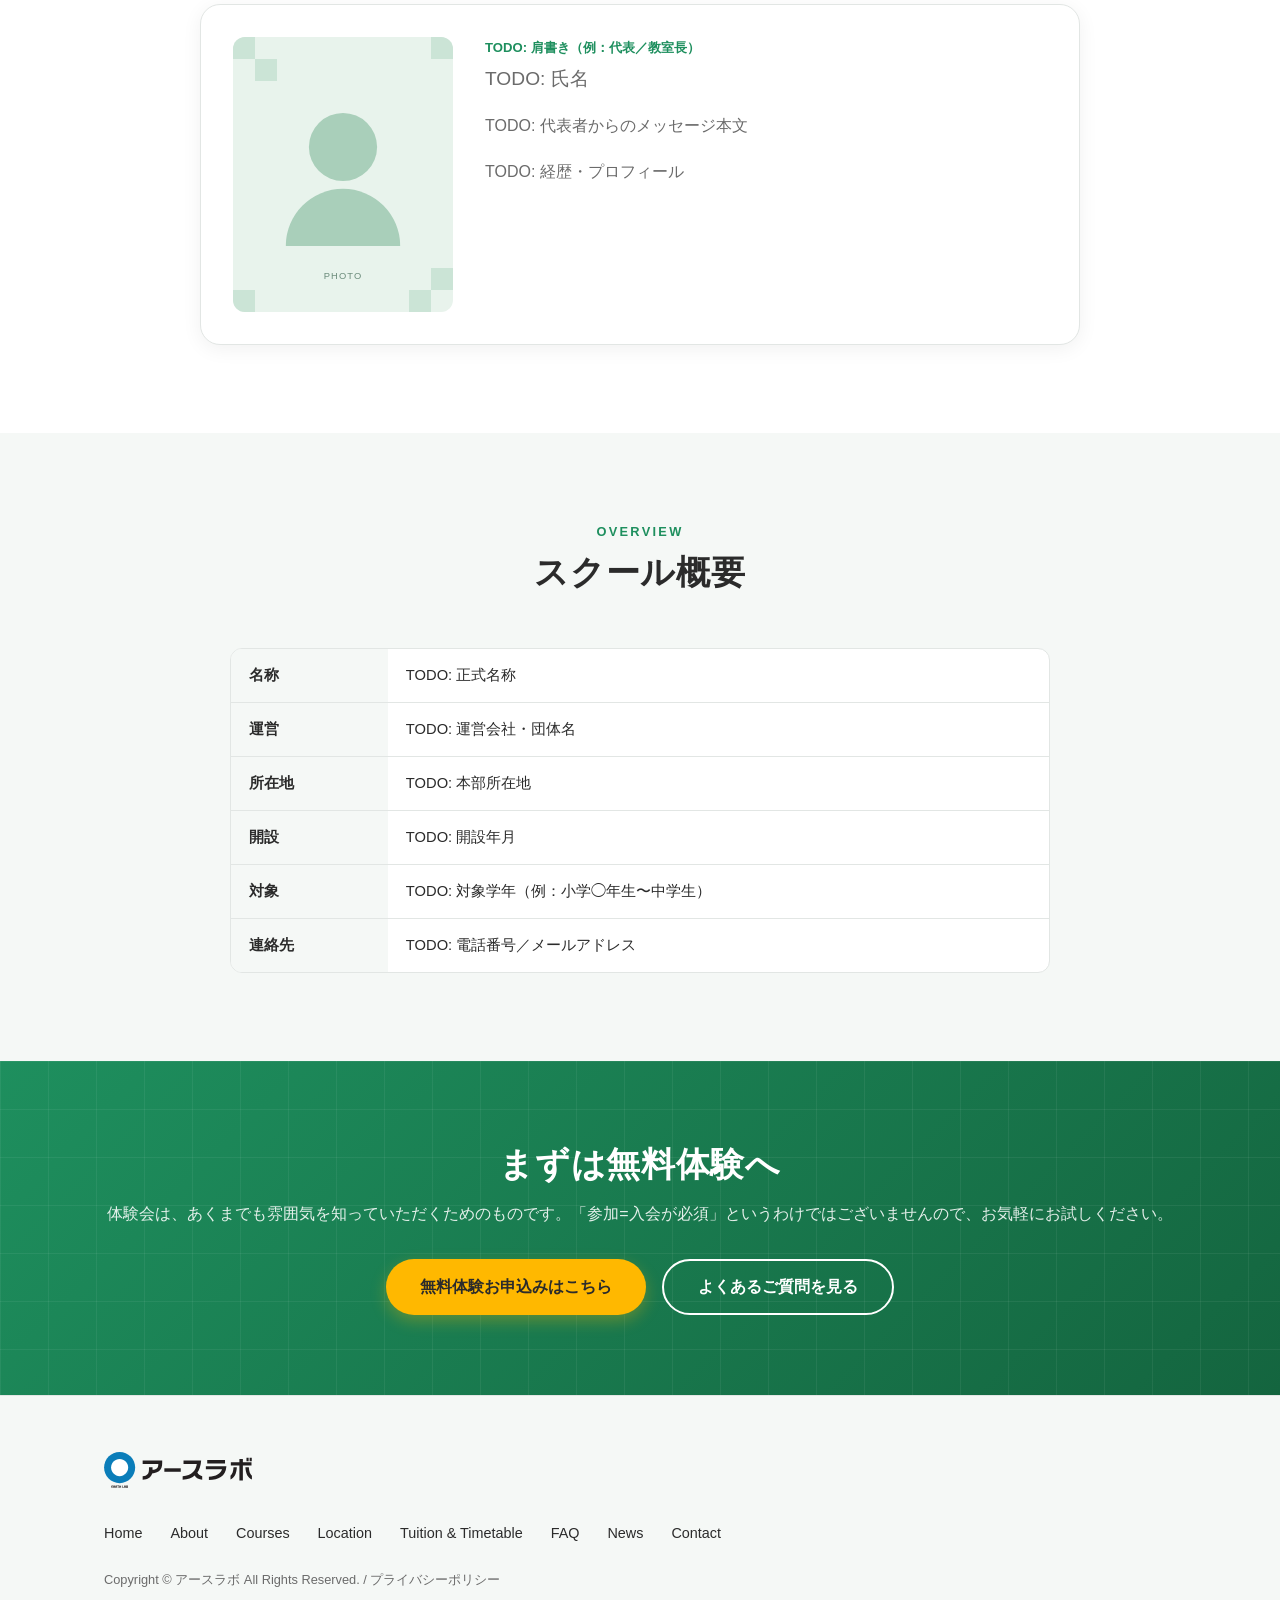
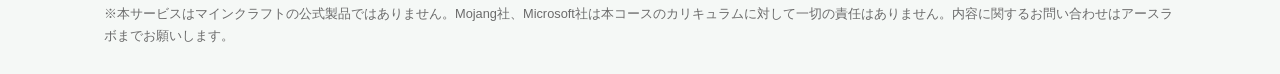
==== commit bb7ae3da: "リード文の削除" ====
--- a/about.html
+++ b/about.html
@@ -40,7 +40,6 @@
         </ol>
         <p class="page-hero__en">About</p>
         <h1>スクール紹介</h1>
-        <p class="page-hero__lead">TODO: スクール紹介ページのリード文を記載</p>
       </div>
     </section>
 
--- a/css/style.css
+++ b/css/style.css
@@ -815,11 +815,6 @@
   font-size: clamp(1.6rem, 3.4vw, 2.4rem);
 }
 
-.page-hero__lead {
-  margin-top: 14px;
-  color: var(--color-text-light);
-}
-
 .breadcrumb {
   display: flex;
   flex-wrap: wrap;
@@ -1289,10 +1284,11 @@
   border-top: 1px solid var(--color-border);
 }
 
-.map-embed img {
+.map-embed iframe {
+  display: block;
   width: 100%;
-  aspect-ratio: 32 / 6;
-  object-fit: cover;
+  height: 320px;
+  border: 0;
 }
 
 .info-list {
@@ -1316,9 +1312,8 @@
     padding: 24px;
   }
 
-  /* 幅が狭いと帯状の地図がつぶれるので高さを確保する */
-  .map-embed img {
-    aspect-ratio: 16 / 9;
+  .map-embed iframe {
+    height: 260px;
   }
 
   .info-list {
